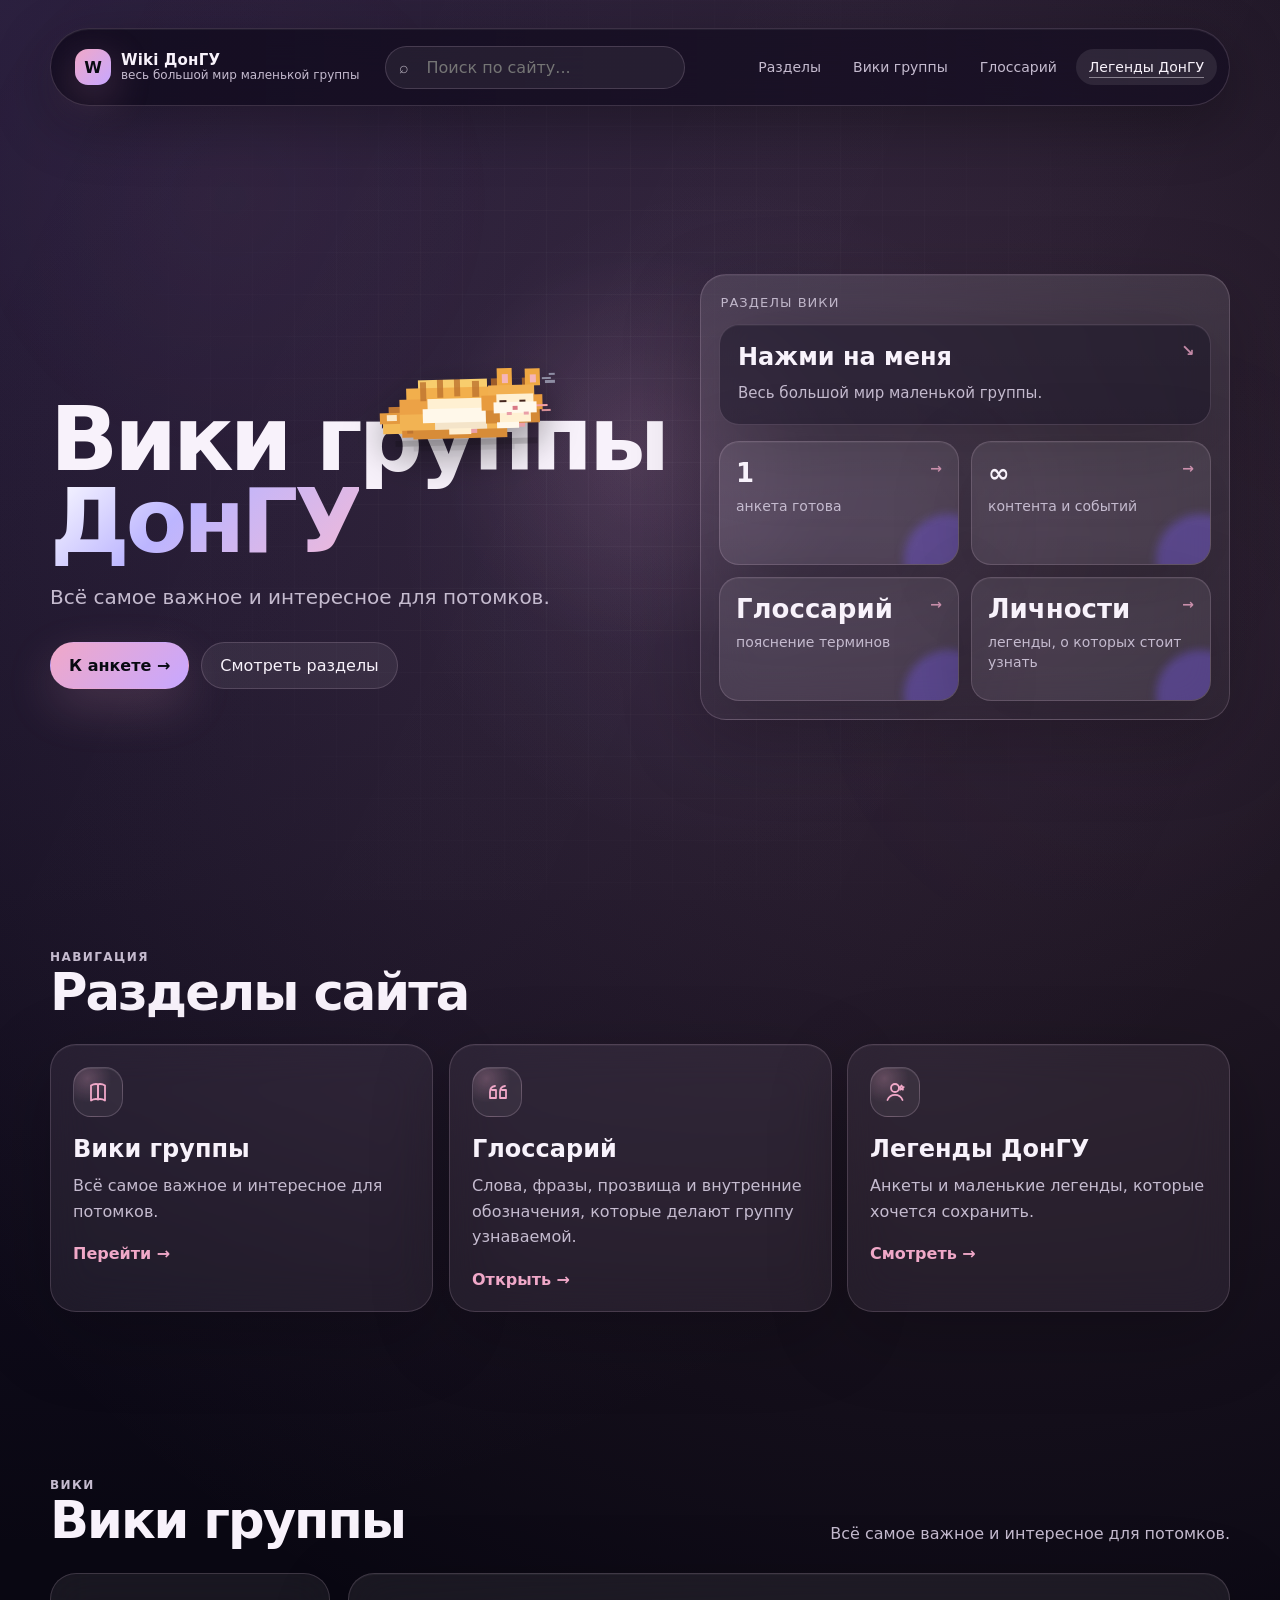
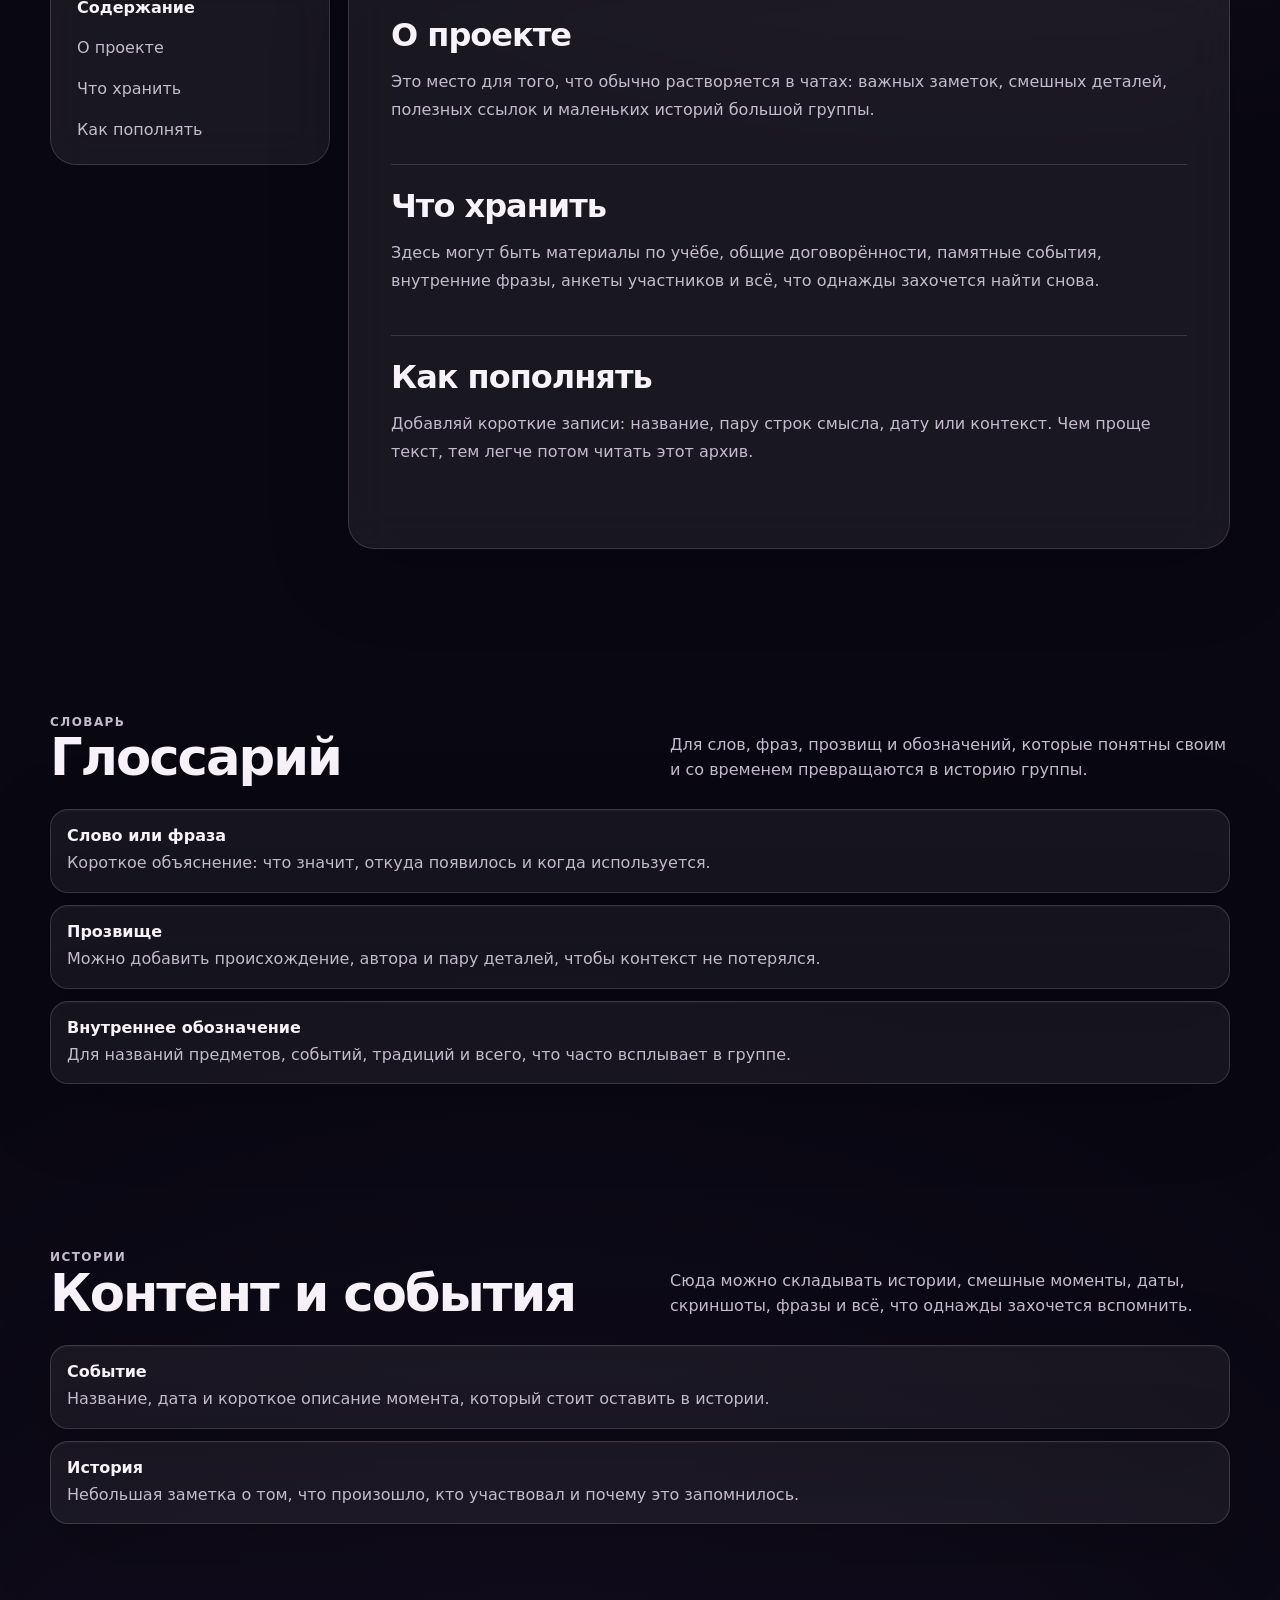
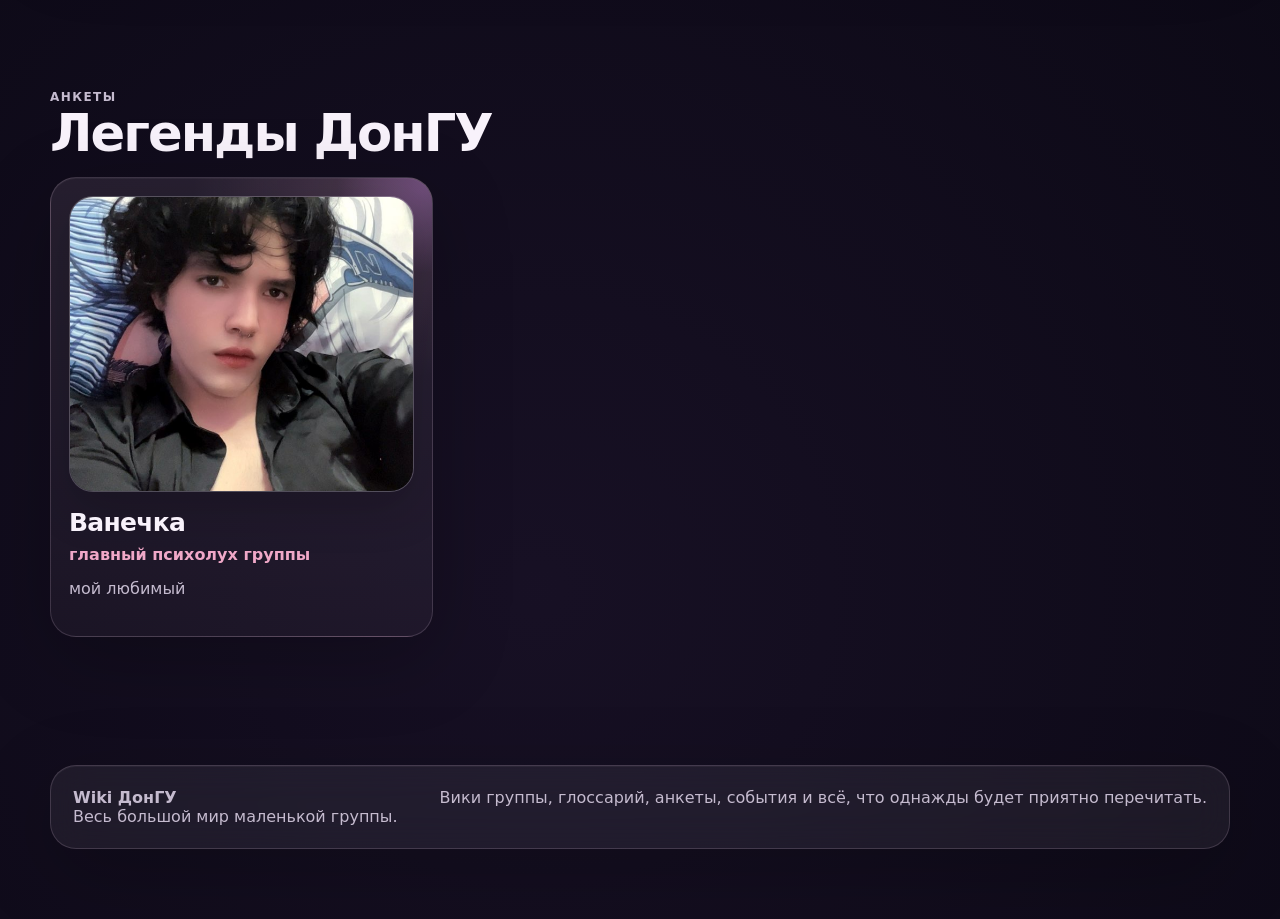
==== index.html @ f5362012 "Add files via upload" ====
<!DOCTYPE html>
<html lang="ru">
<head>
  <meta charset="UTF-8" />
  <meta name="viewport" content="width=device-width, initial-scale=1.0" />
  <title>Wiki ДонГУ | Главная</title>

  <style>
    :root {
      --bg: #090712;
      --bg-soft: #15101f;
      --card: rgba(255, 224, 244, 0.07);
      --card-strong: rgba(255, 224, 244, 0.115);
      --text: #f8f2fb;
      --muted: #c5bbcf;
      --line: rgba(246, 214, 240, 0.16);
      --accent: #b995ff;
      --accent-2: #f0a8c8;
      --accent-3: #c7a7ff;
      --danger: #ff7cae;
      --shadow: 0 24px 80px rgba(5, 3, 12, 0.52);
      --radius: 26px;
      --radius-sm: 16px;
      --max: 1180px;
    }

    * {
      box-sizing: border-box;
    }

    html {
      scroll-behavior: smooth;
    }

    body {
      margin: 0;
      font-family:
        Inter, ui-sans-serif, system-ui, -apple-system, BlinkMacSystemFont,
        "Segoe UI", Arial, sans-serif;
      background:
        radial-gradient(circle at top left, rgba(133, 98, 190, 0.24), transparent 36%),
        radial-gradient(circle at 76% 12%, rgba(240, 168, 200, 0.16), transparent 34%),
        radial-gradient(circle at 42% 92%, rgba(98, 64, 132, 0.16), transparent 32%),
        var(--bg);
      color: var(--text);
      overflow-x: hidden;
    }

    body::before {
      content: "";
      position: fixed;
      inset: 0;
      pointer-events: none;
      background-image:
        linear-gradient(rgba(255, 255, 255, 0.035) 1px, transparent 1px),
        linear-gradient(90deg, rgba(255, 255, 255, 0.035) 1px, transparent 1px);
      background-size: 42px 42px;
      mask-image: radial-gradient(circle at center, black, transparent 78%);
      z-index: -2;
    }

    a {
      color: inherit;
      text-decoration: none;
    }

    button,
    input {
      font: inherit;
    }

    .noise {
      position: fixed;
      inset: 0;
      z-index: -1;
      pointer-events: none;
      opacity: 0.22;
      background:
        linear-gradient(115deg, transparent, rgba(255,255,255,0.05), transparent);
      animation: shimmer 11s ease-in-out infinite alternate;
    }

    @keyframes shimmer {
      from { transform: translateX(-3%) translateY(-2%); }
      to { transform: translateX(3%) translateY(2%); }
    }

    .shell {
      width: min(var(--max), calc(100% - 36px));
      margin: 0 auto;
    }

    .topbar {
      position: sticky;
      top: 14px;
      z-index: 50;
      width: min(var(--max), calc(100% - 28px));
      margin: 14px auto 0;
      display: flex;
      align-items: center;
      gap: 14px;
      padding: 12px;
      border: 1px solid var(--line);
      border-radius: 999px;
      background: rgba(13, 10, 25, 0.72);
      backdrop-filter: blur(22px);
      box-shadow: 0 18px 60px rgba(0, 0, 0, 0.28);
    }

    .brand {
      display: flex;
      align-items: center;
      gap: 10px;
      padding: 8px 12px;
      white-space: nowrap;
    }

    .brand-mark {
      width: 36px;
      height: 36px;
      border-radius: 13px;
      display: grid;
      place-items: center;
      font-weight: 900;
      color: #090b12;
      background: linear-gradient(135deg, var(--accent-2), var(--accent-3));
      box-shadow: 0 12px 40px rgba(240, 168, 200, 0.25);
    }

    .brand-title {
      display: flex;
      flex-direction: column;
      line-height: 1.05;
    }

    .brand-title strong {
      font-size: 15px;
      letter-spacing: 0.2px;
    }

    .brand-title span {
      color: var(--muted);
      font-size: 12px;
    }

    .nav {
      display: flex;
      align-items: center;
      gap: 6px;
      margin-left: auto;
    }

    .nav a {
      color: var(--muted);
      padding: 10px 13px;
      border-radius: 999px;
      transition: 0.2s ease;
      font-size: 14px;
    }

    .nav a:hover,
    .nav a.active {
      color: var(--text);
      background: rgba(255, 255, 255, 0.09);
    }

    .search-wrap {
      position: relative;
      width: min(300px, 28vw);
    }

    .search-wrap input {
      width: 100%;
      border: 1px solid var(--line);
      outline: none;
      color: var(--text);
      background: rgba(255, 255, 255, 0.06);
      padding: 11px 14px 11px 40px;
      border-radius: 999px;
    }

    .search-wrap span {
      position: absolute;
      left: 14px;
      top: 50%;
      transform: translateY(-50%);
      opacity: 0.65;
    }

    .mobile-menu {
      display: none;
      border: 1px solid var(--line);
      color: var(--text);
      background: rgba(255, 255, 255, 0.07);
      border-radius: 999px;
      padding: 10px 13px;
      cursor: pointer;
    }

    .hero {
      min-height: 86vh;
      display: grid;
      align-items: center;
      padding: 70px 0 34px;
      position: relative;
    }

    .hero-grid {
      display: grid;
      grid-template-columns: 1.08fr 0.92fr;
      gap: 28px;
      align-items: center;
    }

    .title-wrap {
      position: relative;
      display: inline-block;
      padding-top: clamp(64px, 6.7vw, 92px);
    }

    .title-wrap h1 {
      position: relative;
      z-index: 1;
    }

    .hero h1 {
      font-size: clamp(44px, 7vw, 92px);
      line-height: 0.92;
      margin: 0 0 18px;
      letter-spacing: -4px;
    }

    .pixel-cat {
      position: absolute;
      top: clamp(22px, 2.6vw, 36px);
      right: clamp(10px, 11vw, 136px);
      width: clamp(150px, 17vw, 214px);
      border: 0;
      padding: 0;
      background: transparent;
      cursor: pointer;
      z-index: 2;
      transform: rotate(-1.5deg);
      transform-origin: 50% 100%;
      animation: cat-breathe 5.4s steps(2, end) infinite;
    }

    .pixel-cat svg {
      display: block;
      width: 100%;
      height: auto;
      overflow: visible;
      image-rendering: pixelated;
      shape-rendering: crispEdges;
      filter: drop-shadow(0 14px 16px rgba(0, 0, 0, 0.18));
    }

    .pixel-cat:focus-visible {
      outline: 2px solid var(--accent-2);
      outline-offset: 6px;
      border-radius: 8px;
    }

    .cat-bubble {
      position: absolute;
      right: -4px;
      top: 2px;
      padding: 5px 9px;
      border: 1px solid rgba(255, 255, 255, 0.18);
      border-radius: 999px;
      color: var(--text);
      background: rgba(13, 10, 25, 0.76);
      font-size: 12px;
      line-height: 1;
      opacity: 0;
      transform: translateY(8px) scale(0.95);
      transition: 0.22s ease;
      pointer-events: none;
      white-space: nowrap;
      backdrop-filter: blur(10px);
    }

    .pixel-cat:hover .cat-bubble,
    .pixel-cat.awake .cat-bubble {
      opacity: 1;
      transform: translateY(-2px) scale(1);
    }

    .cat-tail,
    .cat-ear,
    .cat-face {
      transform-box: fill-box;
    }

    .pixel-cat:hover .cat-tail,
    .pixel-cat.awake .cat-tail {
      animation: pixel-tail 0.65s steps(2, end) infinite alternate;
      transform-origin: 18% 72%;
    }

    .pixel-cat:hover .cat-ear-right,
    .pixel-cat.awake .cat-ear-right {
      animation: pixel-ear 0.72s steps(2, end) infinite alternate;
      transform-origin: 50% 80%;
    }

    .pixel-cat.awake .cat-sleep-eye,
    .pixel-cat:hover .cat-sleep-eye {
      opacity: 0;
    }

    .cat-open-eye {
      opacity: 0;
    }

    .pixel-cat.awake .cat-open-eye,
    .pixel-cat:hover .cat-open-eye {
      opacity: 1;
    }


    .pixel-cat.awake .cat-zzz,
    .pixel-cat:hover .cat-zzz {
      opacity: 0.2;
    }

    @keyframes cat-breathe {
      0%, 100% { transform: rotate(-1.5deg) translateY(0); }
      50% { transform: rotate(-1.5deg) translateY(-2px); }
    }

    @keyframes pixel-tail {
      from { transform: translateY(0); }
      to { transform: translateY(-3px); }
    }

    @keyframes pixel-ear {
      from { transform: translateY(0); }
      to { transform: translateY(-2px); }
    }

    .gradient-text {
      background: linear-gradient(135deg, #fff, #bcb5ff 42%, #f3b9d6);
      -webkit-background-clip: text;
      background-clip: text;
      color: transparent;
    }

    .hero p {
      color: var(--muted);
      font-size: clamp(17px, 2vw, 20px);
      line-height: 1.65;
      max-width: 670px;
      margin: 0 0 28px;
    }

    .hero-actions {
      display: flex;
      gap: 12px;
      flex-wrap: wrap;
    }

    .btn {
      border: 1px solid var(--line);
      cursor: pointer;
      border-radius: 999px;
      padding: 13px 18px;
      color: var(--text);
      background: rgba(255, 255, 255, 0.07);
      transition: 0.22s ease;
      display: inline-flex;
      align-items: center;
      gap: 9px;
    }

    .btn:hover {
      transform: translateY(-2px);
      background: rgba(255, 255, 255, 0.12);
    }

    .btn.primary {
      border-color: transparent;
      color: #080a12;
      background: linear-gradient(135deg, var(--accent-2), var(--accent-3));
      box-shadow: 0 18px 48px rgba(240, 168, 200, 0.18);
      font-weight: 800;
    }

    .hero-panel {
      position: relative;
      border: 1px solid var(--line);
      border-radius: var(--radius);
      background:
        linear-gradient(180deg, rgba(255, 255, 255, 0.11), rgba(255, 255, 255, 0.045));
      box-shadow: var(--shadow);
      overflow: hidden;
      backdrop-filter: blur(24px);
      padding: 18px;
      transform-style: preserve-3d;
      animation: float 6s ease-in-out infinite;
    }

    @keyframes float {
      0%, 100% { transform: translateY(0) rotateX(0deg) rotateY(0deg); }
      50% { transform: translateY(-12px) rotateX(1.5deg) rotateY(-1.5deg); }
    }

    .panel-header {
      display: flex;
      gap: 8px;
      padding: 2px 2px 14px;
    }

    .panel-label {
      color: var(--muted);
      font-size: 13px;
      letter-spacing: 0.08em;
      text-transform: uppercase;
    }

    .dot {
      width: 12px;
      height: 12px;
      border-radius: 50%;
      background: var(--danger);
    }

    .dot:nth-child(2) { background: var(--accent-3); }
    .dot:nth-child(3) { background: var(--accent-2); }

    .wiki-preview {
      display: block;
      color: inherit;
      text-decoration: none;
      border: 1px solid var(--line);
      border-radius: 20px;
      padding: 18px;
      background: rgba(17, 13, 31, 0.48);
      cursor: pointer;
      transition: 0.22s ease;
    }

    .wiki-preview:hover,
    .wiki-preview:focus-visible {
      transform: translateY(-2px);
      border-color: rgba(240, 168, 200, 0.42);
      background: rgba(21, 16, 38, 0.62);
      outline: none;
    }

    .wiki-preview h3 {
      margin: 0 0 10px;
      font-size: 24px;
    }

    .wiki-preview p {
      margin: 0;
      font-size: 15px;
    }

    .mini-grid {
      margin-top: 16px;
      display: grid;
      grid-template-columns: 1fr 1fr;
      gap: 12px;
    }

    .mini-card {
      display: block;
      color: inherit;
      text-decoration: none;
      padding: 16px;
      min-height: 124px;
      border-radius: 20px;
      background: rgba(255, 255, 255, 0.07);
      border: 1px solid var(--line);
      position: relative;
      overflow: hidden;
      cursor: pointer;
      transition: 0.22s ease;
    }

    .mini-card:hover,
    .mini-card:focus-visible {
      transform: translateY(-3px);
      border-color: rgba(240, 168, 200, 0.42);
      background: rgba(255, 255, 255, 0.1);
      outline: none;
    }

    .mini-card strong {
      display: block;
      font-size: 26px;
      margin-bottom: 8px;
    }

    .mini-card span {
      color: var(--muted);
      font-size: 14px;
      line-height: 1.45;
    }

    .mini-card .mini-arrow,
    .wiki-preview .mini-arrow {
      position: absolute;
      right: 16px;
      top: 16px;
      color: var(--accent-2);
      opacity: 0.78;
      font-weight: 900;
    }

    .wiki-preview {
      position: relative;
    }

    .mini-card::after {
      content: "";
      position: absolute;
      width: 90px;
      height: 90px;
      border-radius: 50%;
      right: -36px;
      bottom: -40px;
      background: rgba(124, 92, 255, 0.35);
      filter: blur(4px);
    }

    section {
      padding: 82px 0;
    }

    .section-head {
      display: flex;
      align-items: end;
      justify-content: space-between;
      gap: 18px;
      margin-bottom: 26px;
    }

    .section-kicker {
      color: var(--accent-2);
      margin: 0 0 8px;
      font-weight: 800;
      letter-spacing: 0.12em;
      text-transform: uppercase;
      font-size: 12px;
    }

    .section-head h2 {
      font-size: clamp(32px, 4vw, 54px);
      line-height: 1;
      margin: 0;
      letter-spacing: -2px;
    }

    .section-head p {
      color: var(--muted);
      max-width: 560px;
      line-height: 1.6;
      margin: 0;
    }

    .cards {
      display: grid;
      grid-template-columns: repeat(3, 1fr);
      gap: 16px;
    }

    .card {
      border: 1px solid var(--line);
      border-radius: var(--radius);
      background: var(--card);
      backdrop-filter: blur(20px);
      padding: 22px;
      min-height: 230px;
      position: relative;
      overflow: hidden;
      transition: 0.25s ease;
    }

    .card:hover {
      transform: translateY(-7px);
      border-color: rgba(255, 255, 255, 0.28);
      background: var(--card-strong);
    }

    .card::before {
      content: "";
      position: absolute;
      inset: -1px;
      background: radial-gradient(circle at top right, rgba(124, 92, 255, 0.28), transparent 42%);
      opacity: 0;
      transition: 0.25s ease;
      pointer-events: none;
    }

    .card:hover::before {
      opacity: 1;
    }

    .icon {
      width: 50px;
      height: 50px;
      border-radius: 18px;
      display: grid;
      place-items: center;
      background:
        radial-gradient(circle at 28% 22%, rgba(240, 168, 200, 0.24), transparent 48%),
        rgba(255, 255, 255, 0.055);
      border: 1px solid rgba(246, 214, 240, 0.2);
      margin-bottom: 18px;
      box-shadow: inset 0 1px 0 rgba(255, 255, 255, 0.08);
    }

    .icon svg {
      width: 24px;
      height: 24px;
      fill: none;
      stroke: var(--accent-2);
      stroke-width: 1.8;
      stroke-linecap: round;
      stroke-linejoin: round;
    }

    .card h3 {
      position: relative;
      margin: 0 0 10px;
      font-size: 24px;
    }

    .card p {
      position: relative;
      color: var(--muted);
      line-height: 1.6;
      margin: 0 0 20px;
    }

    .card-link {
      position: relative;
      display: inline-flex;
      align-items: center;
      gap: 8px;
      color: var(--accent-2);
      font-weight: 800;
    }

    .article-layout {
      display: grid;
      grid-template-columns: 280px 1fr;
      gap: 18px;
      align-items: start;
    }

    .toc {
      position: sticky;
      top: 108px;
      border: 1px solid var(--line);
      border-radius: var(--radius);
      background: rgba(255, 255, 255, 0.065);
      backdrop-filter: blur(20px);
      padding: 14px;
    }

    .toc strong {
      display: block;
      padding: 10px 12px;
      color: var(--text);
    }

    .toc a {
      display: block;
      color: var(--muted);
      padding: 11px 12px;
      border-radius: 14px;
      transition: 0.2s ease;
    }

    .toc a:hover {
      color: var(--text);
      background: rgba(255, 255, 255, 0.08);
    }

    .article {
      border: 1px solid var(--line);
      border-radius: var(--radius);
      padding: clamp(22px, 4vw, 42px);
      background: rgba(255, 255, 255, 0.065);
      backdrop-filter: blur(22px);
    }

    .article h3 {
      font-size: 32px;
      margin: 0 0 14px;
      letter-spacing: -1px;
    }

    .article p {
      color: var(--muted);
      line-height: 1.75;
      margin: 0 0 18px;
    }

    .article-block {
      padding: 22px 0;
      border-top: 1px solid var(--line);
    }

    .article-block:first-child {
      border-top: 0;
      padding-top: 0;
    }

    .legend-tools {
      display: flex;
      gap: 12px;
      align-items: center;
      justify-content: space-between;
      margin-bottom: 18px;
      flex-wrap: wrap;
    }

    .legend-tools input,
    .legend-tools select {
      border: 1px solid var(--line);
      outline: none;
      color: var(--text);
      background: rgba(255, 255, 255, 0.07);
      padding: 13px 14px;
      border-radius: 16px;
      min-width: 230px;
    }

    .legend-tools select option {
      color: #111827;
    }

    .legends-grid {
      display: grid;
      grid-template-columns: repeat(3, 1fr);
      gap: 16px;
    }

    .legend-card {
      border: 1px solid var(--line);
      border-radius: var(--radius);
      background:
        linear-gradient(180deg, rgba(255, 255, 255, 0.11), rgba(255, 255, 255, 0.055));
      padding: 18px;
      min-height: 330px;
      cursor: pointer;
      position: relative;
      overflow: hidden;
      transition: 0.25s ease;
    }

    .legend-card:hover {
      transform: translateY(-8px) scale(1.01);
      border-color: rgba(240, 168, 200, 0.45);
      box-shadow: 0 24px 70px rgba(0, 0, 0, 0.34);
    }

    .legend-card::after {
      content: "";
      position: absolute;
      width: 190px;
      height: 190px;
      right: -90px;
      top: -90px;
      border-radius: 50%;
      background: radial-gradient(circle, rgba(124, 92, 255, 0.45), transparent 67%);
      transition: 0.25s ease;
    }

    .legend-card:hover::after {
      transform: scale(1.25);
    }

    .legend-photo {
      position: relative;
      z-index: 2;
      width: 100%;
      aspect-ratio: 1 / 0.78;
      border-radius: 22px;
      overflow: hidden;
      margin-bottom: 16px;
      border: 1px solid rgba(255, 255, 255, 0.18);
      background: rgba(255, 255, 255, 0.06);
      box-shadow: 0 18px 45px rgba(0, 0, 0, 0.18);
    }

    .legend-photo img {
      display: block;
      width: 100%;
      height: 100%;
      object-fit: cover;
      object-position: center;
    }

    .legend-card.with-photo {
      min-height: 390px;
    }

    .avatar {
      width: 76px;
      height: 76px;
      border-radius: 24px;
      display: grid;
      place-items: center;
      font-size: 25px;
      font-weight: 900;
      color: #080a12;
      background: linear-gradient(135deg, var(--accent-2), #fff5fb, var(--accent-3));
      margin-bottom: 16px;
      box-shadow: 0 20px 50px rgba(240, 168, 200, 0.14);
      position: relative;
      z-index: 2;
    }

    .legend-card h3 {
      position: relative;
      z-index: 2;
      font-size: 25px;
      margin: 0 0 8px;
      letter-spacing: -0.7px;
    }

    .legend-role {
      position: relative;
      z-index: 2;
      color: var(--accent-2);
      font-weight: 800;
      margin-bottom: 12px;
    }

    .legend-card p {
      position: relative;
      z-index: 2;
      color: var(--muted);
      line-height: 1.6;
      margin: 0 0 16px;
    }

    .tags {
      position: relative;
      z-index: 2;
      display: flex;
      flex-wrap: wrap;
      gap: 8px;
    }

    .tag {
      color: rgba(255, 255, 255, 0.86);
      border: 1px solid var(--line);
      border-radius: 999px;
      padding: 7px 10px;
      background: rgba(255, 255, 255, 0.07);
      font-size: 13px;
    }

    .timeline {
      display: grid;
      gap: 12px;
    }

    .timeline-item {
      border: 1px solid var(--line);
      border-radius: 18px;
      padding: 16px;
      background: rgba(255, 255, 255, 0.055);
    }

    .timeline-item strong {
      display: block;
      margin-bottom: 6px;
    }

    .timeline-item span {
      color: var(--muted);
      line-height: 1.55;
    }

    .footer {
      padding: 46px 0 70px;
      color: var(--muted);
    }

    .footer-card {
      border: 1px solid var(--line);
      border-radius: var(--radius);
      background: rgba(255, 255, 255, 0.06);
      padding: 22px;
      display: flex;
      justify-content: space-between;
      gap: 18px;
      flex-wrap: wrap;
      backdrop-filter: blur(18px);
    }

    .modal {
      position: fixed;
      inset: 0;
      z-index: 100;
      display: none;
      place-items: center;
      padding: 20px;
      background: rgba(3, 5, 11, 0.72);
      backdrop-filter: blur(14px);
    }

    .modal.open {
      display: grid;
    }

    .modal-card {
      width: min(860px, 100%);
      max-height: min(760px, 92vh);
      overflow: auto;
      border-radius: 30px;
      border: 1px solid var(--line);
      background:
        radial-gradient(circle at top right, rgba(124, 92, 255, 0.26), transparent 38%),
        rgba(12, 15, 26, 0.96);
      box-shadow: var(--shadow);
      animation: modalIn 0.22s ease;
    }

    @keyframes modalIn {
      from {
        opacity: 0;
        transform: translateY(16px) scale(0.98);
      }
      to {
        opacity: 1;
        transform: translateY(0) scale(1);
      }
    }

    .modal-top {
      display: flex;
      justify-content: space-between;
      gap: 16px;
      align-items: start;
      padding: 24px;
      border-bottom: 1px solid var(--line);
    }

    .modal-person {
      display: flex;
      gap: 16px;
      align-items: center;
    }

    .modal-person h2 {
      margin: 0 0 6px;
      font-size: 34px;
      letter-spacing: -1px;
    }

    .modal-person p {
      margin: 0;
      color: var(--muted);
    }

    .close {
      width: 42px;
      height: 42px;
      border-radius: 999px;
      border: 1px solid var(--line);
      background: rgba(255, 255, 255, 0.08);
      color: var(--text);
      cursor: pointer;
      font-size: 22px;
    }

    .modal-body {
      padding: 24px;
      display: grid;
      gap: 18px;
    }

    .profile-grid {
      display: grid;
      grid-template-columns: 1fr 1fr;
      gap: 14px;
    }

    .fact {
      border: 1px solid var(--line);
      border-radius: 20px;
      padding: 16px;
      background: rgba(255, 255, 255, 0.055);
    }

    .fact span {
      display: block;
      color: var(--muted);
      font-size: 13px;
      margin-bottom: 7px;
    }

    .fact strong {
      font-size: 18px;
    }

    .quote {
      border-left: 3px solid var(--accent-2);
      padding: 14px 0 14px 18px;
      color: var(--text);
      font-size: 20px;
      line-height: 1.55;
    }

    .wiki-modal {
      position: relative;
      width: min(1040px, 100%);
      max-height: min(840px, 92vh);
      overflow: auto;
      border-radius: 30px;
      background:
        radial-gradient(circle at top right, rgba(124, 92, 255, 0.18), transparent 34%),
        linear-gradient(180deg, rgba(15, 18, 31, 0.98), rgba(10, 13, 23, 0.98));
    }

    .wiki-close {
      position: absolute;
      top: 18px;
      right: 18px;
      z-index: 5;
    }

    .wiki-article-head {
      padding: 32px 88px 26px 32px;
      border-bottom: 1px solid var(--line);
    }

    .wiki-label {
      margin: 0 0 10px;
      color: var(--accent-2);
      text-transform: uppercase;
      letter-spacing: 0.12em;
      font-size: 12px;
      font-weight: 800;
    }

    .wiki-article-head h2 {
      margin: 0 0 8px;
      font-size: clamp(34px, 5vw, 58px);
      line-height: 0.95;
      letter-spacing: -2px;
    }

    .wiki-article-head p {
      margin: 0;
      color: var(--muted);
      font-size: 18px;
    }

    .wiki-article-grid {
      display: grid;
      grid-template-columns: minmax(260px, 330px) 1fr;
      gap: 22px;
      padding: 26px 32px 32px;
      align-items: start;
    }

    .profile-infobox {
      position: sticky;
      top: 18px;
      border: 1px solid var(--line);
      border-radius: 24px;
      padding: 14px;
      background: rgba(255, 255, 255, 0.055);
    }

    .profile-photo {
      display: block;
      width: 100%;
      aspect-ratio: 1 / 1;
      object-fit: cover;
      object-position: center;
      border-radius: 18px;
      border: 1px solid rgba(255, 255, 255, 0.16);
      margin-bottom: 14px;
    }

    .infobox-title {
      color: var(--muted);
      text-transform: uppercase;
      letter-spacing: 0.1em;
      font-size: 12px;
      font-weight: 800;
      margin: 4px 2px 10px;
    }

    .info-row {
      display: grid;
      grid-template-columns: 0.9fr 1.1fr;
      gap: 10px;
      padding: 11px 2px;
      border-top: 1px solid var(--line);
    }

    .info-row:first-of-type {
      border-top: 0;
    }

    .info-row dt {
      color: var(--muted);
      font-size: 13px;
    }

    .info-row dd {
      margin: 0;
      color: var(--text);
      font-weight: 750;
      line-height: 1.35;
    }

    .wiki-text {
      display: grid;
      gap: 16px;
    }

    .wiki-section {
      border: 1px solid var(--line);
      border-radius: 24px;
      padding: 20px;
      background: rgba(255, 255, 255, 0.045);
    }

    .wiki-section h3 {
      margin: 0 0 10px;
      font-size: 25px;
      letter-spacing: -0.5px;
    }

    .wiki-section p {
      margin: 0;
      color: var(--muted);
      line-height: 1.75;
    }

    .wiki-quote {
      margin: 0;
      border-left: 3px solid var(--accent-2);
      padding: 4px 0 4px 16px;
      color: var(--text);
      font-size: 20px;
      line-height: 1.6;
    }

    .wiki-notes {
      margin: 0;
      padding-left: 18px;
      color: var(--muted);
      line-height: 1.75;
    }

    .wiki-notes li + li {
      margin-top: 8px;
    }

    .wiki-tags {
      margin-top: 14px;
    }


    .compact-head {
      margin-bottom: 18px;
    }

    .legend-card {
      background:
        radial-gradient(circle at top right, rgba(199, 167, 255, 0.22), transparent 38%),
        linear-gradient(180deg, rgba(255, 224, 244, 0.09), rgba(255, 224, 244, 0.045));
    }

    .legend-card:hover {
      border-color: rgba(240, 168, 200, 0.48);
    }

    .legend-card::after {
      background: radial-gradient(circle, rgba(176, 118, 197, 0.42), transparent 67%);
    }

    .wiki-modal {
      width: min(1080px, 100%);
      max-height: min(850px, 92vh);
      border-color: rgba(246, 214, 240, 0.18);
      background:
        radial-gradient(circle at 86% 0%, rgba(199, 167, 255, 0.18), transparent 34%),
        radial-gradient(circle at 0% 100%, rgba(240, 168, 200, 0.10), transparent 34%),
        linear-gradient(180deg, rgba(16, 12, 30, 0.98), rgba(9, 7, 18, 0.98));
    }

    .wiki-close {
      background: rgba(255, 224, 244, 0.10);
      border-color: rgba(246, 214, 240, 0.18);
    }

    .wiki-article-head {
      padding: 34px 92px 26px 34px;
      border-bottom: 1px solid var(--line);
      background: linear-gradient(90deg, rgba(255, 224, 244, 0.045), transparent 72%);
    }

    .wiki-label {
      color: var(--accent-2);
    }

    .wiki-article-grid {
      grid-template-columns: minmax(250px, 320px) 1fr;
      gap: 28px;
      padding: 28px 34px 34px;
    }

    .profile-infobox {
      border-radius: 26px;
      background: rgba(255, 224, 244, 0.055);
      box-shadow: inset 0 1px 0 rgba(255, 255, 255, 0.04);
    }

    .profile-photo {
      aspect-ratio: 1 / 1.06;
      border-radius: 20px;
    }

    .infobox-title {
      color: var(--accent-3);
    }

    .info-row {
      grid-template-columns: 0.85fr 1.15fr;
      padding: 12px 2px;
    }

    .wiki-text {
      gap: 0;
      border: 1px solid var(--line);
      border-radius: 28px;
      overflow: hidden;
      background: rgba(255, 224, 244, 0.035);
    }

    .wiki-section {
      border: 0;
      border-top: 1px solid var(--line);
      border-radius: 0;
      padding: 24px 26px;
      background: transparent;
    }

    .wiki-section:first-child {
      border-top: 0;
    }

    .wiki-section h3 {
      display: flex;
      align-items: center;
      gap: 10px;
      margin-bottom: 12px;
      color: var(--text);
    }

    .wiki-section h3::before {
      content: "";
      width: 8px;
      height: 8px;
      border-radius: 50%;
      background: var(--accent-2);
      box-shadow: 0 0 22px rgba(240, 168, 200, 0.55);
    }

    .wiki-section p,
    .wiki-quote,
    .wiki-notes {
      color: var(--muted);
      font-size: 16px;
      line-height: 1.78;
    }

    .wiki-quote {
      margin: 0;
      border-left: 3px solid var(--accent-2);
      padding: 6px 0 6px 16px;
      color: var(--text);
    }

    .wiki-timeline .timeline-item {
      background: rgba(255, 224, 244, 0.045);
    }

    .reveal {
      opacity: 0;
      transform: translateY(24px);
      transition: 0.65s ease;
    }

    .reveal.visible {
      opacity: 1;
      transform: translateY(0);
    }

    .empty {
      border: 1px dashed var(--line);
      border-radius: var(--radius);
      padding: 34px;
      color: var(--muted);
      text-align: center;
      grid-column: 1 / -1;
    }

    @media (max-width: 940px) {
      .topbar {
        border-radius: 26px;
        align-items: start;
      }

      .nav {
        position: absolute;
        left: 12px;
        right: 12px;
        top: calc(100% + 10px);
        display: none;
        flex-direction: column;
        align-items: stretch;
        padding: 12px;
        border: 1px solid var(--line);
        border-radius: 24px;
        background: rgba(13, 10, 25, 0.92);
        backdrop-filter: blur(22px);
      }

      .nav.open {
        display: flex;
      }

      .nav a {
        padding: 13px 14px;
      }

      .mobile-menu {
        display: inline-flex;
        margin-left: auto;
      }

      .search-wrap {
        display: none;
      }

      .hero-grid,
      .article-layout,
      .profile-grid,
      .wiki-article-grid {
        grid-template-columns: 1fr;
      }

      .profile-infobox {
        position: static;
      }

      .hero {
        min-height: auto;
      }

      .toc {
        position: static;
      }

      .cards,
      .legends-grid {
        grid-template-columns: 1fr 1fr;
      }
    }

    @media (max-width: 720px) {
      .title-wrap {
        padding-top: 52px;
      }

      .pixel-cat {
        right: 4px;
        top: 18px;
        width: 144px;
      }
    }

    @media (max-width: 640px) {
      .shell {
        width: min(100% - 24px, var(--max));
      }

      .brand-title span {
        display: none;
      }

      .hero {
        padding-top: 48px;
      }

      .hero h1 {
        letter-spacing: -2px;
      }

      .hero-actions,
      .legend-tools {
        flex-direction: column;
        align-items: stretch;
      }

      .btn,
      .legend-tools input,
      .legend-tools select {
        width: 100%;
        justify-content: center;
      }

      .cards,
      .legends-grid,
      .mini-grid {
        grid-template-columns: 1fr;
      }

      section {
        padding: 58px 0;
      }

      .section-head {
        align-items: start;
        flex-direction: column;
      }

      .modal-person {
        align-items: start;
        flex-direction: column;
      }

      .modal-person h2 {
        font-size: 28px;
      }
    }
  

    /* Новая универсальная анкета: спокойный вики-профиль */
    .wiki-modal {
      width: min(1120px, 100%);
      max-height: min(880px, 92vh);
      border-radius: 30px;
      background:
        radial-gradient(circle at 84% 0%, rgba(185, 149, 255, 0.18), transparent 34%),
        radial-gradient(circle at 8% 100%, rgba(240, 168, 200, 0.11), transparent 36%),
        linear-gradient(180deg, rgba(16, 11, 29, 0.985), rgba(8, 6, 16, 0.985));
      border: 1px solid rgba(246, 214, 240, 0.18);
      box-shadow: 0 28px 90px rgba(0, 0, 0, 0.58);
    }

    .profile-page-new {
      padding: 28px;
    }

    .profile-hero-new {
      position: relative;
      display: grid;
      grid-template-columns: 148px 1fr;
      gap: 26px;
      align-items: center;
      padding: 28px 74px 28px 28px;
      border-radius: 28px;
      overflow: hidden;
      background:
        radial-gradient(circle at 88% 20%, rgba(240, 168, 200, 0.14), transparent 36%),
        linear-gradient(135deg, rgba(255, 224, 244, 0.10), rgba(185, 149, 255, 0.10)),
        rgba(255, 255, 255, 0.035);
      border: 1px solid rgba(246, 214, 240, 0.17);
    }

    .profile-hero-new::before {
      content: "";
      position: absolute;
      inset: 0;
      background-image:
        linear-gradient(rgba(255, 255, 255, 0.024) 1px, transparent 1px),
        linear-gradient(90deg, rgba(255, 255, 255, 0.024) 1px, transparent 1px);
      background-size: 34px 34px;
      opacity: 0.55;
      pointer-events: none;
    }

    .profile-hero-photo {
      position: relative;
      z-index: 1;
      width: 148px;
      height: 148px;
      object-fit: cover;
      border-radius: 30px;
      border: 1px solid rgba(255, 255, 255, 0.24);
      box-shadow: 0 22px 54px rgba(0, 0, 0, 0.34);
    }

    .profile-hero-text {
      position: relative;
      z-index: 1;
    }

    .profile-crumb {
      display: inline-flex;
      margin: 0 0 12px;
      color: var(--accent-3);
      font-size: 12px;
      font-weight: 850;
      text-transform: uppercase;
      letter-spacing: 0.14em;
    }

    .profile-hero-text h2 {
      margin: 0 0 10px;
      font-size: clamp(44px, 6vw, 76px);
      line-height: 0.92;
      letter-spacing: -3px;
    }

    .profile-hero-text p {
      margin: 0;
      color: var(--muted);
      font-size: 18px;
      line-height: 1.6;
      max-width: 680px;
    }

    .profile-layout-new {
      display: grid;
      grid-template-columns: 280px minmax(0, 1fr);
      gap: 22px;
      align-items: start;
      margin-top: 22px;
    }

    .profile-side-new {
      position: sticky;
      top: 18px;
      display: grid;
      gap: 14px;
    }

    .profile-card-new,
    .profile-toc-new,
    .profile-main-new,
    .profile-section-large {
      border: 1px solid rgba(246, 214, 240, 0.15);
      background: rgba(255, 224, 244, 0.045);
      box-shadow: inset 0 1px 0 rgba(255, 255, 255, 0.035);
    }

    .profile-card-new,
    .profile-toc-new {
      border-radius: 24px;
      padding: 18px;
    }

    .profile-card-new h3,
    .profile-toc-new h3 {
      margin: 0 0 14px;
      font-size: 15px;
      color: var(--accent-3);
      text-transform: uppercase;
      letter-spacing: 0.12em;
    }

    .profile-card-new dl {
      margin: 0;
      display: grid;
      gap: 0;
    }

    .profile-card-new .info-row {
      display: grid;
      grid-template-columns: 1fr;
      gap: 5px;
      padding: 12px 0;
      border-top: 1px solid rgba(246, 214, 240, 0.14);
    }

    .profile-card-new .info-row:first-child {
      border-top: 0;
      padding-top: 0;
    }

    .profile-card-new dt {
      color: var(--muted);
      font-size: 12px;
    }

    .profile-card-new dd {
      margin: 0;
      color: var(--text);
      font-weight: 800;
      line-height: 1.35;
    }

    .profile-toc-new nav {
      display: grid;
      gap: 4px;
    }

    .profile-toc-new a {
      color: var(--muted);
      padding: 10px 11px;
      border-radius: 14px;
      transition: 0.18s ease;
    }

    .profile-toc-new a:hover {
      color: var(--text);
      background: rgba(255, 224, 244, 0.08);
    }

    .profile-main-new {
      border-radius: 28px;
      padding: 0;
      overflow: hidden;
      background:
        linear-gradient(180deg, rgba(185, 149, 255, 0.07), transparent 22%),
        rgba(255, 224, 244, 0.035);
    }

    .profile-intro-new {
      padding: 30px 34px;
      border-bottom: 1px solid rgba(246, 214, 240, 0.14);
    }

    .profile-intro-new h3 {
      margin: 0 0 10px;
      font-size: 30px;
      letter-spacing: -0.8px;
    }

    .profile-intro-new p {
      margin: 0;
      color: var(--muted);
      line-height: 1.75;
      font-size: 17px;
    }

    .profile-sections-large {
      display: grid;
    }

    .profile-section-large {
      display: grid;
      grid-template-columns: minmax(150px, 210px) 1fr;
      gap: 34px;
      min-height: 210px;
      padding: 34px;
      border-width: 0;
      border-top-width: 1px;
      background: transparent;
    }

    .profile-section-large:first-child {
      border-top: 0;
    }

    .profile-section-kicker {
      margin: 0 0 10px;
      color: var(--accent-3);
      font-size: 12px;
      font-weight: 850;
      text-transform: uppercase;
      letter-spacing: 0.16em;
    }

    .profile-section-large h3 {
      margin: 0;
      font-size: clamp(26px, 3vw, 38px);
      line-height: 1.02;
      letter-spacing: -1px;
    }

    .profile-section-text {
      position: relative;
      padding: 22px 24px;
      min-height: 132px;
      border-radius: 22px;
      border: 1px solid rgba(246, 214, 240, 0.14);
      background: rgba(255, 255, 255, 0.035);
    }

    .profile-section-text::before {
      content: "";
      position: absolute;
      left: 0;
      top: 22px;
      bottom: 22px;
      width: 3px;
      border-radius: 999px;
      background: linear-gradient(var(--accent-2), var(--accent-3));
    }

    .profile-section-text p {
      margin: 0;
      color: var(--muted);
      line-height: 1.85;
      font-size: 17px;
    }

    .profile-mobile-photo {
      display: none;
    }

    @media (max-width: 940px) {
      .profile-page-new {
        padding: 18px;
      }

      .profile-hero-new {
        grid-template-columns: 1fr;
        padding: 26px 62px 26px 22px;
      }

      .profile-hero-photo {
        display: none;
      }

      .profile-layout-new {
        grid-template-columns: 1fr;
      }

      .profile-side-new {
        position: static;
      }

      .profile-toc-new {
        display: none;
      }

      .profile-mobile-photo {
        display: block;
        width: 100%;
        max-height: 360px;
        object-fit: cover;
        border-radius: 22px;
        border: 1px solid rgba(255, 255, 255, 0.18);
      }
    }

    @media (max-width: 640px) {
      .profile-hero-text h2 {
        font-size: 42px;
        letter-spacing: -1.5px;
      }

      .profile-section-large {
        grid-template-columns: 1fr;
        gap: 18px;
        min-height: auto;
        padding: 24px;
      }
    }


    /* Анкета как спокойная вики-страница */
    .wiki-profile-page {
      padding: 34px;
    }

    .wiki-profile-head {
      padding: 12px 58px 24px 0;
      border-bottom: 1px solid rgba(246, 214, 240, 0.16);
    }

    .wiki-profile-section-name {
      margin: 0 0 12px;
      color: var(--accent-3);
      font-size: 12px;
      font-weight: 850;
      letter-spacing: 0.16em;
      text-transform: uppercase;
    }

    .wiki-profile-head h2 {
      margin: 0 0 12px;
      font-size: clamp(48px, 7vw, 82px);
      line-height: 0.92;
      letter-spacing: -3px;
    }

    .wiki-profile-lead {
      margin: 0;
      max-width: 760px;
      color: var(--muted);
      font-size: 19px;
      line-height: 1.7;
    }

    .wiki-profile-grid {
      display: grid;
      grid-template-columns: minmax(0, 1fr) 300px;
      gap: 28px;
      align-items: start;
      margin-top: 26px;
    }

    .wiki-profile-article {
      min-width: 0;
      display: grid;
      gap: 18px;
    }

    .wiki-profile-toc {
      display: flex;
      flex-wrap: wrap;
      gap: 9px;
      padding: 0 0 8px;
    }

    .wiki-profile-toc a {
      color: var(--muted);
      border: 1px solid rgba(246, 214, 240, 0.16);
      background: rgba(255, 224, 244, 0.045);
      border-radius: 999px;
      padding: 9px 12px;
      transition: 0.18s ease;
    }

    .wiki-profile-toc a:hover {
      color: var(--text);
      border-color: rgba(240, 168, 200, 0.34);
      background: rgba(240, 168, 200, 0.09);
    }

    .wiki-article-section {
      border: 1px solid rgba(246, 214, 240, 0.15);
      border-radius: 24px;
      background:
        linear-gradient(180deg, rgba(255, 224, 244, 0.055), rgba(255, 224, 244, 0.025));
      padding: clamp(22px, 3vw, 34px);
    }

    .wiki-article-section h3 {
      display: flex;
      align-items: center;
      gap: 12px;
      margin: 0 0 14px;
      font-size: clamp(28px, 3vw, 38px);
      line-height: 1;
      letter-spacing: -1px;
    }

    .wiki-article-section h3::before {
      content: "";
      width: 10px;
      height: 10px;
      border-radius: 50%;
      background: var(--accent-2);
      box-shadow: 0 0 0 7px rgba(240, 168, 200, 0.09);
      flex: 0 0 auto;
    }

    .wiki-article-section p {
      margin: 0;
      color: var(--muted);
      font-size: 18px;
      line-height: 1.85;
    }

    .wiki-profile-info {
      position: sticky;
      top: 20px;
      border: 1px solid rgba(246, 214, 240, 0.17);
      border-radius: 26px;
      background:
        radial-gradient(circle at 88% 4%, rgba(185, 149, 255, 0.14), transparent 36%),
        rgba(255, 224, 244, 0.045);
      padding: 16px;
    }

    .wiki-info-photo {
      display: block;
      width: 100%;
      aspect-ratio: 1 / 1;
      object-fit: cover;
      border-radius: 21px;
      border: 1px solid rgba(255, 255, 255, 0.18);
      margin-bottom: 16px;
    }

    .wiki-profile-info h3 {
      margin: 0 0 14px;
      font-size: 28px;
      letter-spacing: -0.7px;
    }

    .wiki-profile-info dl {
      margin: 0;
      display: grid;
      gap: 0;
    }

    .wiki-info-row {
      display: grid;
      gap: 5px;
      padding: 13px 0;
      border-top: 1px solid rgba(246, 214, 240, 0.14);
    }

    .wiki-info-row dt {
      color: var(--muted);
      font-size: 12px;
    }

    .wiki-info-row dd {
      margin: 0;
      color: var(--text);
      font-weight: 800;
      line-height: 1.35;
    }

    @media (max-width: 940px) {
      .wiki-profile-page {
        padding: 22px;
      }

      .wiki-profile-grid {
        grid-template-columns: 1fr;
      }

      .wiki-profile-info {
        position: static;
        order: -1;
      }

      .wiki-info-photo {
        max-height: 360px;
        aspect-ratio: auto;
      }
    }

    @media (max-width: 640px) {
      .wiki-profile-head h2 {
        font-size: 44px;
        letter-spacing: -1.5px;
      }
    }

  

    /* Финальная доработка: более презентабельная вики-визитка и мягкая интерактивность */
    :root {
      --surface-1: rgba(255, 229, 248, 0.055);
      --surface-2: rgba(204, 171, 255, 0.075);
      --pink-soft: #f3aacd;
      --violet-soft: #c8a9ff;
      --ink-soft: #21172d;
    }

    body::after {
      content: "";
      position: fixed;
      inset: 0;
      pointer-events: none;
      z-index: -1;
      opacity: 0.22;
      background:
        radial-gradient(circle at 18% 22%, rgba(243, 170, 205, 0.11), transparent 24%),
        radial-gradient(circle at 88% 72%, rgba(200, 169, 255, 0.12), transparent 28%);
      animation: ambient-drift 14s ease-in-out infinite alternate;
    }

    @keyframes ambient-drift {
      from { transform: translate3d(-1%, -1%, 0) scale(1); }
      to { transform: translate3d(1%, 1%, 0) scale(1.03); }
    }

    .topbar {
      background:
        linear-gradient(90deg, rgba(16, 10, 28, 0.82), rgba(19, 12, 32, 0.66));
      box-shadow:
        0 18px 60px rgba(0, 0, 0, 0.3),
        inset 0 1px 0 rgba(255, 255, 255, 0.055);
    }

    .brand-mark {
      transition: transform 0.25s ease, filter 0.25s ease;
    }

    .brand:hover .brand-mark {
      transform: rotate(-7deg) scale(1.05);
      filter: saturate(1.14);
    }

    .nav a,
    .btn,
    .card-link {
      position: relative;
    }

    .nav a::after,
    .card-link::after {
      content: "";
      position: absolute;
      left: 13px;
      right: 13px;
      bottom: 7px;
      height: 1px;
      background: currentColor;
      opacity: 0;
      transform: scaleX(0.5);
      transition: 0.22s ease;
    }

    .nav a:hover::after,
    .nav a.active::after,
    .card-link:hover::after {
      opacity: 0.45;
      transform: scaleX(1);
    }

    .btn {
      overflow: hidden;
    }

    .btn::before {
      content: "";
      position: absolute;
      inset: 0;
      background: linear-gradient(115deg, transparent, rgba(255,255,255,0.22), transparent);
      transform: translateX(-120%);
      transition: transform 0.55s ease;
    }

    .btn:hover::before {
      transform: translateX(120%);
    }

    .title-wrap {
      padding-top: clamp(76px, 7.2vw, 100px);
    }

    .pixel-cat {
      top: clamp(46px, 4.9vw, 68px);
      right: clamp(4px, 9.2vw, 124px);
      width: clamp(168px, 17.8vw, 226px);
      transition: transform 0.28s ease, filter 0.28s ease;
    }

    .pixel-cat:hover,
    .pixel-cat.awake {
      transform: rotate(-2deg) translateY(-3px) scale(1.035);
      filter: saturate(1.1);
    }

    .cat-bubble {
      right: -10px;
      top: 4px;
      padding: 6px 10px;
      background: rgba(24, 15, 35, 0.78);
      border-color: rgba(243, 170, 205, 0.34);
      box-shadow: 0 10px 26px rgba(0, 0, 0, 0.22);
    }

    .cat-heart {
      transform-box: fill-box;
      transform-origin: center;
    }

    .pixel-cat:hover .cat-heart,
    .pixel-cat.awake .cat-heart {
      opacity: 1;
      animation: pixel-heart-pop 0.82s steps(4, end) infinite alternate;
    }

    .pixel-cat:hover .cat-blush,
    .pixel-cat.awake .cat-blush {
      animation: cat-blush 0.82s steps(2, end) infinite alternate;
    }

    @keyframes pixel-heart-pop {
      from { transform: translateY(2px) scale(0.88); }
      to { transform: translateY(-2px) scale(1.08); }
    }

    @keyframes cat-blush {
      from { opacity: 0.6; }
      to { opacity: 1; }
    }

    .hero-panel,
    .card,
    .legend-card,
    .mini-card,
    .wiki-preview,
    .article,
    .timeline-item,
    .footer-card {
      box-shadow:
        0 22px 80px rgba(0, 0, 0, 0.22),
        inset 0 1px 0 rgba(255, 255, 255, 0.045);
    }

    .card[data-motion-ready="true"],
    .mini-card[data-motion-ready="true"],
    .wiki-preview[data-motion-ready="true"],
    .legend-card[data-motion-ready="true"],
    .person-aside-card[data-motion-ready="true"],
    .person-section[data-motion-ready="true"],
    .person-summary[data-motion-ready="true"] {
      transform-style: preserve-3d;
      will-change: transform;
    }

    .card[data-motion-ready="true"]:hover,
    .mini-card[data-motion-ready="true"]:hover,
    .wiki-preview[data-motion-ready="true"]:hover,
    .legend-card[data-motion-ready="true"]:hover,
    .person-aside-card[data-motion-ready="true"]:hover,
    .person-section[data-motion-ready="true"]:hover,
    .person-summary[data-motion-ready="true"]:hover {
      transform: perspective(900px) rotateX(var(--rx, 0deg)) rotateY(var(--ry, 0deg)) translateY(-6px);
    }

    .card::after,
    .legend-card::before,
    .person-section::before,
    .person-aside-card::before,
    .person-summary::before {
      content: "";
      position: absolute;
      inset: 0;
      pointer-events: none;
      opacity: 0;
      background: radial-gradient(circle at var(--mx, 60%) var(--my, 20%), rgba(255, 224, 244, 0.13), transparent 36%);
      transition: opacity 0.2s ease;
    }

    .card:hover::after,
    .legend-card:hover::before,
    .person-section:hover::before,
    .person-aside-card:hover::before,
    .person-summary:hover::before {
      opacity: 1;
    }

    .icon {
      transition: 0.24s ease;
    }

    .card:hover .icon {
      transform: translateY(-3px) rotate(-2deg);
      border-color: rgba(243, 170, 205, 0.34);
      box-shadow:
        0 14px 30px rgba(243, 170, 205, 0.08),
        inset 0 1px 0 rgba(255, 255, 255, 0.1);
    }

    .mini-card .mini-arrow,
    .wiki-preview .mini-arrow {
      transition: transform 0.2s ease, opacity 0.2s ease;
    }

    .mini-card:hover .mini-arrow,
    .wiki-preview:hover .mini-arrow {
      transform: translate(3px, -3px);
      opacity: 1;
    }

    .legend-card {
      background:
        radial-gradient(circle at var(--mx, 86%) var(--my, 4%), rgba(243, 170, 205, 0.16), transparent 34%),
        linear-gradient(180deg, rgba(255, 224, 244, 0.095), rgba(255, 224, 244, 0.038));
    }

    .legend-card::before {
      border-radius: inherit;
      z-index: 1;
    }

    .legend-photo,
    .legend-card h3,
    .legend-role,
    .legend-card p {
      position: relative;
      z-index: 2;
    }

    .legend-card.with-photo {
      min-height: 430px;
    }

    .legend-photo {
      aspect-ratio: 1 / 0.86;
      border-radius: 24px;
    }

    .legend-photo img {
      transition: transform 0.5s ease, filter 0.5s ease;
    }

    .legend-card:hover .legend-photo img {
      transform: scale(1.045);
      filter: saturate(1.08) contrast(1.03);
    }

    /* Новая полная анкета: ближе к вики-странице, но как визитная карточка */
    .wiki-modal {
      width: min(1180px, 100%);
      max-height: min(900px, 94vh);
      border-radius: 32px;
      background:
        radial-gradient(circle at 86% 0%, rgba(200, 169, 255, 0.20), transparent 31%),
        radial-gradient(circle at 10% 100%, rgba(243, 170, 205, 0.13), transparent 32%),
        linear-gradient(180deg, rgba(17, 11, 30, 0.99), rgba(7, 5, 14, 0.99));
      border: 1px solid rgba(246, 214, 240, 0.18);
      box-shadow: 0 36px 110px rgba(0, 0, 0, 0.62);
      scrollbar-color: rgba(246, 214, 240, 0.35) transparent;
    }

    .person-wiki {
      padding: 26px;
    }

    .person-cover {
      position: relative;
      display: grid;
      grid-template-columns: minmax(0, 1fr) 220px;
      gap: 24px;
      align-items: end;
      min-height: 300px;
      padding: clamp(26px, 4vw, 46px);
      border: 1px solid rgba(246, 214, 240, 0.18);
      border-radius: 28px;
      overflow: hidden;
      background:
        linear-gradient(135deg, rgba(255, 224, 244, 0.085), rgba(200, 169, 255, 0.105)),
        rgba(255, 255, 255, 0.035);
    }

    .person-cover::before {
      content: "";
      position: absolute;
      inset: 0;
      pointer-events: none;
      opacity: 0.52;
      background-image:
        linear-gradient(rgba(255, 255, 255, 0.025) 1px, transparent 1px),
        linear-gradient(90deg, rgba(255, 255, 255, 0.025) 1px, transparent 1px);
      background-size: 36px 36px;
    }

    .person-cover::after {
      content: "";
      position: absolute;
      left: 0;
      right: 0;
      bottom: 0;
      height: 1px;
      background: linear-gradient(90deg, transparent, rgba(243, 170, 205, 0.72), transparent);
    }

    .person-cover-glow {
      position: absolute;
      width: 360px;
      height: 360px;
      right: -120px;
      top: -110px;
      border-radius: 50%;
      background: radial-gradient(circle, rgba(243, 170, 205, 0.19), transparent 65%);
      filter: blur(4px);
      animation: profile-glow 8s ease-in-out infinite alternate;
    }

    @keyframes profile-glow {
      from { transform: translate3d(0, 0, 0) scale(1); opacity: 0.72; }
      to { transform: translate3d(-18px, 18px, 0) scale(1.12); opacity: 0.95; }
    }

    .person-cover-text,
    .person-cover-photo {
      position: relative;
      z-index: 1;
    }

    .person-kicker {
      margin: 0 0 12px;
      color: var(--accent-3);
      font-size: 12px;
      font-weight: 900;
      letter-spacing: 0.16em;
      text-transform: uppercase;
    }

    .person-cover h2 {
      margin: 0 0 14px;
      font-size: clamp(54px, 8vw, 96px);
      line-height: 0.9;
      letter-spacing: -4px;
    }

    .person-lead {
      margin: 0;
      color: var(--muted);
      font-size: clamp(18px, 2vw, 22px);
      line-height: 1.65;
      max-width: 720px;
    }

    .person-cover-photo {
      justify-self: end;
      align-self: center;
      padding: 10px;
      border-radius: 32px;
      border: 1px solid rgba(246, 214, 240, 0.16);
      background: rgba(255, 224, 244, 0.06);
      box-shadow: 0 24px 70px rgba(0, 0, 0, 0.3);
      transform: rotate(1.5deg);
      transition: transform 0.28s ease;
    }

    .person-cover:hover .person-cover-photo {
      transform: rotate(0deg) translateY(-4px);
    }

    .person-photo {
      display: block;
      width: 190px;
      height: 190px;
      object-fit: cover;
      border-radius: 24px;
      border: 1px solid rgba(255, 255, 255, 0.18);
    }

    .person-photo-fallback {
      display: grid;
      place-items: center;
      background: linear-gradient(135deg, var(--accent-2), var(--accent-3));
      color: #110b1e;
      font-size: 50px;
      font-weight: 900;
    }

    .person-content {
      display: grid;
      grid-template-columns: 310px minmax(0, 1fr);
      gap: 22px;
      align-items: start;
      margin-top: 22px;
    }

    .person-aside {
      position: sticky;
      top: 18px;
      display: grid;
      gap: 14px;
    }

    .person-aside-card,
    .person-toc,
    .person-summary,
    .person-section {
      position: relative;
      overflow: hidden;
      border: 1px solid rgba(246, 214, 240, 0.16);
      background:
        radial-gradient(circle at var(--mx, 90%) var(--my, 10%), rgba(243, 170, 205, 0.09), transparent 36%),
        rgba(255, 224, 244, 0.045);
      box-shadow:
        0 20px 58px rgba(0, 0, 0, 0.18),
        inset 0 1px 0 rgba(255, 255, 255, 0.045);
    }

    .person-aside-card,
    .person-toc {
      border-radius: 26px;
      padding: 18px;
    }

    .person-aside-card .person-photo {
      width: 100%;
      height: auto;
      aspect-ratio: 1 / 1;
      margin-bottom: 16px;
    }

    .person-aside-card h3 {
      margin: 0 0 14px;
      font-size: 29px;
      letter-spacing: -0.7px;
    }

    .person-aside-card dl {
      margin: 0;
      display: grid;
    }

    .person-info-row {
      display: grid;
      gap: 6px;
      padding: 13px 0;
      border-top: 1px solid rgba(246, 214, 240, 0.14);
    }

    .person-info-row dt {
      color: var(--muted);
      font-size: 12px;
    }

    .person-info-row dd {
      margin: 0;
      color: var(--text);
      font-weight: 850;
      line-height: 1.35;
    }

    .person-toc strong {
      display: block;
      margin: 0 0 10px;
      color: var(--accent-3);
      font-size: 13px;
      letter-spacing: 0.14em;
      text-transform: uppercase;
    }

    .person-toc a {
      display: flex;
      gap: 9px;
      align-items: center;
      color: var(--muted);
      padding: 10px 11px;
      border-radius: 14px;
      transition: 0.18s ease;
    }

    .person-toc a span {
      color: var(--accent-2);
      font-size: 12px;
      font-weight: 850;
    }

    .person-toc a:hover {
      color: var(--text);
      background: rgba(255, 224, 244, 0.08);
      transform: translateX(3px);
    }

    .person-article {
      display: grid;
      gap: 16px;
      min-width: 0;
    }

    .person-summary {
      border-radius: 28px;
      padding: clamp(22px, 3vw, 34px);
      font-size: 20px;
      line-height: 1.75;
    }

    .person-summary p,
    .person-section-body p {
      margin: 0;
      color: var(--muted);
    }

    .person-section {
      border-radius: 28px;
      transition: transform 0.22s ease, border-color 0.22s ease, background 0.22s ease;
    }

    .person-section:hover {
      border-color: rgba(243, 170, 205, 0.32);
    }

    .person-section-head {
      width: 100%;
      border: 0;
      color: var(--text);
      background: transparent;
      display: grid;
      grid-template-columns: auto 1fr auto;
      align-items: center;
      gap: 16px;
      padding: 24px 26px;
      cursor: pointer;
      text-align: left;
    }

    .person-section-count {
      display: grid;
      place-items: center;
      width: 42px;
      height: 42px;
      border-radius: 16px;
      color: #170d22;
      font-size: 14px;
      font-weight: 900;
      background: linear-gradient(135deg, #f3aacd, #cfb4ff);
      box-shadow: 0 12px 28px rgba(243, 170, 205, 0.16);
    }

    .person-section-title {
      font-size: clamp(26px, 3vw, 36px);
      line-height: 1;
      font-weight: 900;
      letter-spacing: -1px;
    }

    .person-section-mark {
      display: grid;
      place-items: center;
      width: 38px;
      height: 38px;
      border-radius: 999px;
      border: 1px solid rgba(246, 214, 240, 0.16);
      background: rgba(255, 224, 244, 0.06);
      color: var(--accent-2);
      font-size: 22px;
      transition: transform 0.18s ease;
    }

    .person-section-head:hover .person-section-mark {
      transform: rotate(90deg);
    }

    .person-section-body {
      display: grid;
      grid-template-rows: 1fr;
      transition: grid-template-rows 0.28s ease, opacity 0.2s ease;
    }

    .person-section-body p {
      overflow: hidden;
      padding: 0 26px 28px 84px;
      font-size: 18px;
      line-height: 1.86;
    }

    .person-section.collapsed .person-section-body {
      grid-template-rows: 0fr;
      opacity: 0.2;
    }

    .person-section.collapsed .person-section-mark {
      transform: rotate(0deg);
    }

    @media (max-width: 980px) {
      .person-cover {
        grid-template-columns: 1fr;
        min-height: auto;
      }

      .person-cover-photo {
        justify-self: start;
      }

      .person-content {
        grid-template-columns: 1fr;
      }

      .person-aside {
        position: static;
        grid-template-columns: 1fr;
      }

      .person-toc {
        display: none;
      }
    }

    @media (max-width: 640px) {
      .wiki-modal {
        border-radius: 24px;
      }

      .person-wiki {
        padding: 14px;
      }

      .person-cover {
        padding: 22px;
      }

      .person-cover h2 {
        font-size: 46px;
        letter-spacing: -1.6px;
      }

      .person-cover-photo,
      .person-cover .person-photo {
        width: 150px;
        height: 150px;
      }

      .person-section-head {
        grid-template-columns: auto 1fr;
      }

      .person-section-mark {
        display: none;
      }

      .person-section-body p {
        padding-left: 26px;
      }
    }

  

    /* Последние мелкие правки посадки котика и шапки анкеты */
    .pixel-cat {
      top: clamp(30px, 3.6vw, 48px);
      right: clamp(-10px, 6.8vw, 92px);
    }

    .person-cover {
      grid-template-columns: 1fr;
      min-height: 240px;
    }

    .person-cover-photo {
      display: none;
    }

    .person-cover h2 {
      max-width: 760px;
    }


    /* Финальная полировка: курсор, котик и вики-визитка */
    :root {
      --cursor-x: 50vw;
      --cursor-y: 50vh;
    }

    .cursor-aura {
      position: fixed;
      inset: 0;
      z-index: 0;
      pointer-events: none;
      opacity: 0.86;
      background:
        radial-gradient(circle 330px at var(--cursor-x) var(--cursor-y), rgba(255, 176, 217, 0.13), transparent 60%),
        radial-gradient(circle 520px at calc(var(--cursor-x) + 90px) calc(var(--cursor-y) + 70px), rgba(186, 145, 255, 0.08), transparent 64%);
      mix-blend-mode: screen;
      transition: opacity 0.25s ease;
    }

    body > *:not(.noise):not(.cursor-aura):not(.cursor-spark):not(.modal) {
      position: relative;
      z-index: 1;
    }

    .cursor-spark {
      position: fixed;
      width: 6px;
      height: 6px;
      border-radius: 2px;
      pointer-events: none;
      z-index: 80;
      background: rgba(255, 185, 222, 0.95);
      box-shadow: 0 0 16px rgba(255, 185, 222, 0.62);
      transform: translate(-50%, -50%) rotate(45deg);
      animation: cursor-spark-fade 680ms ease-out forwards;
    }

    @keyframes cursor-spark-fade {
      from { opacity: 0.9; transform: translate(-50%, -50%) rotate(45deg) scale(1); }
      to { opacity: 0; transform: translate(calc(-50% + var(--sx, 0px)), calc(-50% + var(--sy, -18px))) rotate(45deg) scale(0.2); }
    }

    .pixel-cat {
      top: clamp(27px, 3.35vw, 45px);
      filter: drop-shadow(0 15px 20px rgba(0, 0, 0, 0.24));
    }

    .pixel-cat svg {
      image-rendering: pixelated;
    }

    .cat-bubble {
      right: -46px;
      top: -1px;
      padding: 6px 12px;
      min-width: 44px;
      text-align: center;
      transform: translate(10px, 2px) scale(0.88);
    }

    .pixel-cat:hover .cat-bubble,
    .pixel-cat.awake .cat-bubble {
      transform: translate(18px, 0) scale(1);
    }

    .pixel-cat:hover .cat-heart,
    .pixel-cat.awake .cat-heart {
      animation: pixel-heart-pop 0.76s steps(4, end) infinite alternate, pixel-heart-drift 1.5s steps(3, end) infinite;
    }

    @keyframes pixel-heart-drift {
      0%, 100% { translate: 0 0; }
      50% { translate: -3px -2px; }
    }

    .wiki-modal {
      background:
        radial-gradient(circle at var(--cursor-x, 86%) var(--cursor-y, 0%), rgba(255, 185, 222, 0.055), transparent 30%),
        radial-gradient(circle at 88% 0%, rgba(196, 156, 255, 0.22), transparent 34%),
        radial-gradient(circle at 6% 104%, rgba(255, 185, 222, 0.12), transparent 36%),
        linear-gradient(180deg, rgba(16, 9, 27, 0.99), rgba(7, 4, 13, 0.99));
    }

    .person-wiki-polished {
      padding: clamp(18px, 2.6vw, 30px);
    }

    .person-wiki-polished .person-cover {
      grid-template-columns: minmax(0, 1fr) 210px;
      align-items: center;
      min-height: 250px;
      border-radius: 34px;
      background:
        linear-gradient(115deg, rgba(255, 228, 244, 0.09), rgba(181, 143, 255, 0.12)),
        radial-gradient(circle at 84% 22%, rgba(255, 187, 222, 0.15), transparent 36%),
        rgba(255, 255, 255, 0.036);
      box-shadow:
        0 28px 96px rgba(0, 0, 0, 0.28),
        inset 0 1px 0 rgba(255, 255, 255, 0.06);
    }

    .person-wiki-polished .person-cover-photo {
      display: block;
    }

    .person-wiki-polished .person-cover-photo .person-photo,
    .person-wiki-polished .person-cover-photo {
      width: 188px;
      height: 188px;
    }

    .person-wiki-polished .person-cover h2 {
      font-size: clamp(60px, 8.4vw, 106px);
      letter-spacing: -4.8px;
      text-shadow: 0 24px 70px rgba(0, 0, 0, 0.26);
    }

    .person-wiki-polished .person-lead {
      display: inline-flex;
      align-items: center;
      gap: 10px;
      padding: 10px 14px;
      border: 1px solid rgba(255, 214, 238, 0.16);
      border-radius: 999px;
      background: rgba(255, 214, 238, 0.055);
      font-size: 18px;
      line-height: 1.2;
    }

    .person-wiki-polished .person-lead::before {
      content: "";
      width: 7px;
      height: 7px;
      border-radius: 99px;
      background: #ffb8da;
      box-shadow: 0 0 20px rgba(255, 184, 218, 0.8);
    }

    .person-wiki-polished .person-content {
      grid-template-columns: minmax(250px, 300px) minmax(0, 1fr);
      gap: 24px;
      margin-top: 24px;
    }

    .person-wiki-polished .person-aside-card,
    .person-wiki-polished .person-toc,
    .person-wiki-polished .person-summary,
    .person-wiki-polished .person-quote-strip,
    .person-wiki-polished .person-section {
      border-color: rgba(255, 218, 242, 0.17);
      background:
        radial-gradient(circle at var(--mx, 90%) var(--my, 10%), rgba(255, 185, 222, 0.11), transparent 38%),
        linear-gradient(180deg, rgba(255, 233, 247, 0.055), rgba(255, 255, 255, 0.022));
      box-shadow:
        0 24px 72px rgba(0, 0, 0, 0.24),
        inset 0 1px 0 rgba(255, 255, 255, 0.055);
    }

    .person-wiki-polished .person-aside-card {
      padding: 18px;
      border-radius: 30px;
    }

    .person-wiki-polished .person-aside-card .person-photo {
      aspect-ratio: 4 / 5;
      height: auto;
      border-radius: 24px;
      object-fit: cover;
      object-position: center;
      box-shadow: 0 18px 54px rgba(0, 0, 0, 0.34);
    }

    .person-wiki-polished .person-aside-card h3 {
      margin-top: 18px;
      padding-bottom: 12px;
      border-bottom: 1px solid rgba(255, 218, 242, 0.14);
    }

    .person-wiki-polished .person-info-row dt {
      color: rgba(236, 224, 244, 0.72);
      letter-spacing: 0.02em;
    }

    .person-wiki-polished .person-info-row dd {
      font-size: 16px;
    }

    .person-wiki-polished .person-toc {
      border-radius: 26px;
    }

    .person-wiki-polished .person-toc a {
      border: 1px solid transparent;
    }

    .person-wiki-polished .person-toc a:hover {
      border-color: rgba(255, 218, 242, 0.12);
      box-shadow: inset 0 0 0 1px rgba(255, 255, 255, 0.025);
    }

    .person-wiki-polished .person-article {
      gap: 18px;
    }

    .person-wiki-polished .person-summary,
    .person-wiki-polished .person-quote-strip,
    .person-wiki-polished .person-section {
      border-radius: 30px;
    }

    .person-wiki-polished .person-summary {
      display: grid;
      grid-template-columns: auto 1fr;
      gap: 18px;
      align-items: start;
      padding: 26px 28px;
    }

    .person-summary-mark {
      display: grid;
      place-items: center;
      width: 42px;
      height: 42px;
      border-radius: 16px;
      color: #1b1026;
      font-weight: 900;
      background: linear-gradient(135deg, #ffb8da, #c9a8ff);
      box-shadow: 0 18px 40px rgba(255, 184, 218, 0.17);
    }

    .person-wiki-polished .person-summary span,
    .person-wiki-polished .person-quote-strip span {
      display: block;
      margin-bottom: 8px;
      color: #f8d1ea;
      font-size: 12px;
      font-weight: 900;
      letter-spacing: 0.14em;
      text-transform: uppercase;
    }

    .person-wiki-polished .person-summary p,
    .person-wiki-polished .person-quote-strip p {
      font-size: 19px;
      line-height: 1.72;
    }

    .person-quote-strip {
      position: relative;
      overflow: hidden;
      padding: 24px 28px 24px 34px;
    }

    .person-quote-strip::before {
      content: "";
      position: absolute;
      left: 0;
      top: 22px;
      bottom: 22px;
      width: 3px;
      border-radius: 999px;
      background: linear-gradient(180deg, #ffb8da, #b58dff);
    }

    .person-wiki-polished .person-section {
      padding: clamp(26px, 3.4vw, 42px);
      transition: transform 0.24s ease, border-color 0.24s ease, background 0.24s ease;
    }

    .person-wiki-polished .person-section:hover {
      border-color: rgba(255, 184, 218, 0.34);
      background:
        radial-gradient(circle at var(--mx, 90%) var(--my, 10%), rgba(255, 185, 222, 0.15), transparent 38%),
        linear-gradient(180deg, rgba(255, 233, 247, 0.068), rgba(255, 255, 255, 0.026));
    }

    .person-section-label {
      display: inline-flex;
      align-items: center;
      gap: 10px;
      margin-bottom: 18px;
      color: rgba(236, 224, 244, 0.72);
      font-size: 12px;
      letter-spacing: 0.08em;
      text-transform: uppercase;
    }

    .person-section-label span {
      display: grid;
      place-items: center;
      width: 34px;
      height: 34px;
      border-radius: 13px;
      color: #1b1026;
      font-weight: 950;
      background: linear-gradient(135deg, #ffb8da, #c9a8ff);
      box-shadow: 0 12px 28px rgba(255, 184, 218, 0.16);
    }

    .person-section-label em {
      font-style: normal;
    }

    .person-wiki-polished .person-section h3 {
      margin: 0 0 18px;
      font-size: clamp(34px, 4.1vw, 50px);
      line-height: 0.95;
      letter-spacing: -1.8px;
    }

    .person-section-copy {
      display: grid;
      gap: 14px;
      max-width: 760px;
    }

    .person-section-copy p {
      margin: 0;
      color: var(--muted);
      font-size: 18px;
      line-height: 1.86;
    }

    .person-section-copy p + p {
      padding-top: 14px;
      border-top: 1px solid rgba(255, 218, 242, 0.11);
    }

    @media (max-width: 980px) {
      .person-wiki-polished .person-cover,
      .person-wiki-polished .person-content {
        grid-template-columns: 1fr;
      }

      .person-wiki-polished .person-cover-photo {
        justify-self: start;
      }
    }

    @media (max-width: 640px) {
      .cursor-aura,
      .cursor-spark {
        display: none;
      }

      .person-wiki-polished .person-cover h2 {
        font-size: 48px;
        letter-spacing: -1.8px;
      }

      .person-wiki-polished .person-cover-photo,
      .person-wiki-polished .person-cover-photo .person-photo {
        width: 142px;
        height: 142px;
      }

      .person-wiki-polished .person-summary {
        grid-template-columns: 1fr;
      }
    }

  

    /* FIX: анкета теперь прокручивается внутри модального окна и не блокирует страницу. */
    .modal {
      z-index: 1000 !important;
      overflow-y: auto;
      overflow-x: hidden;
      align-items: start;
      justify-items: center;
      overscroll-behavior: contain;
    }

    .modal.open {
      display: grid;
    }

    .wiki-modal {
      width: min(1120px, calc(100% - 32px));
      max-height: none;
      overflow: visible;
      margin: 22px auto;
    }

    .wiki-close {
      position: sticky;
      top: 16px;
      margin-left: auto;
      float: right;
      z-index: 30;
    }

    .profile-open {
      overflow: auto;
    }

    .person-wiki-polished .person-cover {
      min-height: 238px;
      border-bottom: 1px solid rgba(255, 218, 242, 0.16);
    }

    .person-wiki-polished .person-section {
      min-height: 190px;
    }

    .cat-bubble {
      right: -36px;
    }

    .pixel-cat:hover .cat-bubble,
    .pixel-cat.awake .cat-bubble {
      transform: translate(10px, 0) scale(1);
    }


    /* Правки анкеты: без фото в верхней обложке + сворачиваемые разделы */
    .person-wiki-polished .person-cover {
      grid-template-columns: 1fr !important;
      min-height: 220px;
      padding-right: clamp(24px, 4vw, 48px);
    }

    .person-wiki-polished .person-cover-photo {
      display: none !important;
    }

    .person-wiki-polished .person-cover h2 {
      max-width: 760px;
    }

    .person-wiki-polished .person-section {
      padding: 0;
      min-height: 0;
    }

    .person-wiki-polished .person-section-head {
      display: grid;
      grid-template-columns: auto minmax(0, 1fr) auto;
      gap: 18px;
      width: 100%;
      padding: clamp(22px, 3vw, 34px);
      border: 0;
      color: var(--text);
      background: transparent;
      text-align: left;
      cursor: pointer;
    }

    .person-wiki-polished .person-section-title-wrap {
      display: grid;
      gap: 8px;
      min-width: 0;
    }

    .person-wiki-polished .person-section-title {
      display: block;
      font-size: clamp(30px, 3.6vw, 46px);
      line-height: 0.96;
      font-weight: 950;
      letter-spacing: -1.6px;
    }

    .person-wiki-polished .person-section-title-wrap small {
      color: #d9c4eb;
      font-size: 14px;
      line-height: 1.35;
      letter-spacing: 0.02em;
    }

    .person-wiki-polished .person-section-mark {
      align-self: start;
      color: #ffd7ef;
      font-weight: 900;
    }

    .person-wiki-polished .person-section-body {
      display: grid;
      grid-template-rows: 1fr;
      opacity: 1;
      transition: grid-template-rows 0.32s ease, opacity 0.22s ease;
    }

    .person-wiki-polished .person-section-inner {
      overflow: hidden;
      display: grid;
      gap: 14px;
      padding: 0 clamp(22px, 3vw, 34px) clamp(26px, 3.2vw, 38px) calc(clamp(22px, 3vw, 34px) + 60px);
      max-width: 840px;
    }

    .person-wiki-polished .person-section-inner p {
      margin: 0;
      padding: 0;
      color: var(--muted);
      font-size: 18px;
      line-height: 1.86;
    }

    .person-wiki-polished .person-section-inner p + p {
      padding-top: 14px;
      border-top: 1px solid rgba(255, 218, 242, 0.11);
    }

    .person-wiki-polished .person-section.collapsed .person-section-body {
      grid-template-rows: 0fr;
      opacity: 0;
    }

    .person-wiki-polished .person-section.collapsed .person-section-head {
      padding-bottom: clamp(22px, 3vw, 34px);
    }

    .person-wiki-polished .person-section-head:hover .person-section-mark {
      transform: rotate(90deg);
    }

    @media (max-width: 640px) {
      .person-wiki-polished .person-section-head {
        grid-template-columns: auto 1fr;
      }

      .person-wiki-polished .person-section-mark {
        grid-column: 1 / -1;
        justify-self: start;
      }

      .person-wiki-polished .person-section-inner {
        padding-left: clamp(22px, 3vw, 34px);
      }
    }

  </style>
</head>

<body>
  <div class="noise"></div>
  <div class="cursor-aura" id="cursorAura" aria-hidden="true"></div>

  <header class="topbar">
    <a class="brand" href="#home" aria-label="На главную">
      <div class="brand-mark">W</div>
      <div class="brand-title">
        <strong>Wiki ДонГУ</strong>
        <span>весь большой мир маленькой группы</span>
      </div>
    </a>

    <div class="search-wrap">
      <span>⌕</span>
      <input id="globalSearch" type="search" placeholder="Поиск по сайту..." />
    </div>

    <button class="mobile-menu" id="mobileMenu">☰</button>

    <nav class="nav" id="nav">
      <a href="#sections">Разделы</a>
      <a href="#wiki">Вики группы</a>
      <a href="#glossary">Глоссарий</a>
      <a href="#legends">Легенды ДонГУ</a>
    </nav>
  </header>

  <main id="home">
    <section class="hero shell">
      <div class="hero-grid">
        <div class="reveal">
          <div class="title-wrap">
            <h1>
              Вики группы <span class="gradient-text">ДонГУ</span>
            </h1>
            <button class="pixel-cat" id="sleepyCat" type="button" aria-label="Погладить котёнка">
              <span class="cat-bubble">мур</span>
              <svg viewBox="0 0 184 92" role="img" aria-hidden="true">
                <rect x="30" y="74" width="116" height="5" fill="#000000" opacity="0.16" />
                <rect x="45" y="79" width="82" height="4" fill="#000000" opacity="0.08" />

                <g class="cat-tail">
                  <rect x="25" y="46" width="14" height="8" fill="#c17832" />
                  <rect x="18" y="51" width="24" height="9" fill="#e49a3f" />
                  <rect x="20" y="60" width="34" height="8" fill="#f3b956" />
                  <rect x="36" y="66" width="27" height="6" fill="#d98935" />
                  <rect x="24" y="53" width="8" height="5" fill="#fff2d7" opacity="0.9" />
                  <rect x="40" y="63" width="7" height="5" fill="#b66f30" opacity="0.75" />
                </g>

                <g class="cat-body">
                  <rect x="50" y="25" width="56" height="7" fill="#f8cd6d" />
                  <rect x="40" y="32" width="78" height="9" fill="#f2af4c" />
                  <rect x="34" y="41" width="92" height="12" fill="#eca246" />
                  <rect x="34" y="53" width="96" height="13" fill="#f2b353" />
                  <rect x="45" y="66" width="76" height="7" fill="#d78c38" />

                  <rect x="57" y="41" width="45" height="8" fill="#fff0d2" />
                  <rect x="53" y="49" width="60" height="11" fill="#fff8ea" />
                  <rect x="63" y="60" width="42" height="6" fill="#f4e4c9" />

                  <rect x="51" y="27" width="5" height="15" fill="#bf742f" opacity="0.8" />
                  <rect x="65" y="25" width="5" height="15" fill="#bf742f" opacity="0.8" />
                  <rect x="79" y="25" width="5" height="14" fill="#bf742f" opacity="0.8" />
                  <rect x="94" y="27" width="5" height="13" fill="#bf742f" opacity="0.8" />
                  <rect x="109" y="34" width="5" height="10" fill="#bf742f" opacity="0.8" />
                </g>

                <g class="cat-head">
                  <g class="cat-ear cat-ear-left">
                    <rect x="109" y="25" width="7" height="7" fill="#9e5d2a" />
                    <rect x="114" y="17" width="12" height="15" fill="#efa742" />
                    <rect x="118" y="22" width="5" height="7" fill="#f5b5b9" />
                  </g>
                  <g class="cat-ear cat-ear-right">
                    <rect x="134" y="25" width="7" height="7" fill="#9e5d2a" />
                    <rect x="137" y="18" width="12" height="14" fill="#efa742" />
                    <rect x="141" y="23" width="5" height="6" fill="#f5b5b9" />
                  </g>

                  <rect x="107" y="31" width="37" height="8" fill="#f2b050" />
                  <rect x="101" y="39" width="50" height="12" fill="#e89b3e" />
                  <rect x="104" y="51" width="44" height="11" fill="#d48936" />
                  <rect x="113" y="38" width="30" height="7" fill="#fff0d2" />
                  <rect x="111" y="45" width="35" height="9" fill="#fff8eb" />
                  <rect x="116" y="54" width="25" height="7" fill="#fff0d2" />

                  <rect x="116" y="43" width="5" height="2" fill="#44251d" class="cat-sleep-eye" />
                  <rect x="132" y="43" width="5" height="2" fill="#44251d" class="cat-sleep-eye" />
                  <rect x="117" y="40" width="4" height="5" fill="#44251d" class="cat-open-eye" />
                  <rect x="133" y="40" width="4" height="5" fill="#44251d" class="cat-open-eye" />
                  <rect x="126" y="48" width="4" height="3" fill="#d97884" />
                  <rect x="121" y="53" width="4" height="2" fill="#e99fa8" class="cat-blush" />
                  <rect x="135" y="53" width="4" height="2" fill="#e99fa8" class="cat-blush" />
                  <rect x="146" y="47" width="9" height="2" fill="#f3a0a5" />
                  <rect x="150" y="51" width="7" height="2" fill="#f3a0a5" opacity="0.85" />
                </g>

                <g class="cat-paws">
                  <rect x="74" y="65" width="18" height="5" fill="#fff0d2" />
                  <rect x="92" y="66" width="5" height="3" fill="#e99fa8" />
                  <rect x="113" y="61" width="18" height="5" fill="#fff8eb" />
                  <rect x="131" y="62" width="5" height="3" fill="#e99fa8" />
                </g>

                <g class="cat-zzz" opacity="0.62">
                  <rect x="151" y="25" width="7" height="2" fill="#bfc7dc" />
                  <rect x="156" y="22" width="5" height="2" fill="#bfc7dc" />
                  <rect x="153" y="28" width="8" height="2" fill="#bfc7dc" />
                </g>

                <g class="cat-heart" opacity="0">
                  <rect x="154" y="13" width="5" height="5" fill="#ff8dbc" />
                  <rect x="164" y="13" width="5" height="5" fill="#ff8dbc" />
                  <rect x="149" y="18" width="25" height="5" fill="#ff8dbc" />
                  <rect x="154" y="23" width="15" height="5" fill="#ff8dbc" />
                  <rect x="159" y="28" width="5" height="5" fill="#ff8dbc" />
                  <rect x="154" y="18" width="5" height="5" fill="#ffc4dc" />
                </g>
              </svg>
            </button>
          </div>
          <p>
            Всё самое важное и интересное для потомков.
          </p>

          <div class="hero-actions">
            <a class="btn primary" href="#legends">К анкете →</a>
            <a class="btn" href="#sections">Смотреть разделы</a>
          </div>
        </div>

        <div class="hero-panel reveal">
          <div class="panel-header">
            <span class="panel-label">разделы вики</span>
          </div>

          <a class="wiki-preview" href="#sections" aria-label="Перейти к разделам">
            <span class="mini-arrow">↘</span>
            <h3>Нажми на меня</h3>
            <p>
              Весь большой мир маленькой группы.
            </p>
          </a>

          <div class="mini-grid">
            <a class="mini-card" href="#legends">
              <span class="mini-arrow">→</span>
              <strong id="legendCount">0</strong>
              <span>анкета готова</span>
            </a>
            <a class="mini-card" href="#stories">
              <span class="mini-arrow">→</span>
              <strong>∞</strong>
              <span>контента и событий</span>
            </a>
            <a class="mini-card" href="#glossary">
              <span class="mini-arrow">→</span>
              <strong>Глоссарий</strong>
              <span>пояснение терминов</span>
            </a>
            <a class="mini-card" href="#legends">
              <span class="mini-arrow">→</span>
              <strong>Личности</strong>
              <span>легенды, о которых стоит узнать</span>
            </a>
          </div>
        </div>
      </div>
    </section>

    <section class="shell" id="sections">
      <div class="section-head reveal">
        <div>
          <p class="section-kicker">Навигация</p>
          <h2>Разделы сайта</h2>
        </div>
      </div>

      <div class="cards">
        <article class="card reveal">
          <div class="icon" aria-hidden="true">
            <svg viewBox="0 0 24 24" role="img">
              <path d="M5 5.5C6.3 4.6 7.9 4 10 4c1 0 1.7.2 2 .4v15c-.3-.2-1-.4-2-.4-2.1 0-3.7.6-5 1.5v-15Z"></path>
              <path d="M19 5.5C17.7 4.6 16.1 4 14 4c-1 0-1.7.2-2 .4v15c.3-.2 1-.4 2-.4 2.1 0 3.7.6 5 1.5v-15Z"></path>
            </svg>
          </div>
          <h3>Вики группы</h3>
          <p>
            Всё самое важное и интересное для потомков.
          </p>
          <a class="card-link" href="#wiki">Перейти →</a>
        </article>

        <article class="card reveal">
          <div class="icon" aria-hidden="true">
            <svg viewBox="0 0 24 24" role="img">
              <path d="M7 10h4v8H5v-6c0-3.3 1.7-5.5 5-6"></path>
              <path d="M17 10h4v8h-6v-6c0-3.3 1.7-5.5 5-6"></path>
            </svg>
          </div>
          <h3>Глоссарий</h3>
          <p>
            Слова, фразы, прозвища и внутренние обозначения, которые делают
            группу узнаваемой.
          </p>
          <a class="card-link" href="#glossary">Открыть →</a>
        </article>

        <article class="card reveal">
          <div class="icon" aria-hidden="true">
            <svg viewBox="0 0 24 24" role="img">
              <path d="M12 12a4 4 0 1 0 0-8 4 4 0 0 0 0 8Z"></path>
              <path d="M4.5 20c1.3-3.5 4-5.2 7.5-5.2s6.2 1.7 7.5 5.2"></path>
              <path d="M18.5 5.5l.7 1.4 1.5.2-1.1 1.1.3 1.5-1.4-.7-1.4.7.3-1.5-1.1-1.1 1.5-.2.7-1.4Z"></path>
            </svg>
          </div>
          <h3>Легенды ДонГУ</h3>
          <p>
            Анкеты и маленькие легенды, которые хочется сохранить.
          </p>
          <a class="card-link" href="#legends">Смотреть →</a>
        </article>
      </div>
    </section>

    <section class="shell" id="wiki">
      <div class="section-head reveal">
        <div>
          <p class="section-kicker">Вики</p>
          <h2>Вики группы</h2>
        </div>
        <p>
          Всё самое важное и интересное для потомков.
        </p>
      </div>

      <div class="article-layout">
        <aside class="toc reveal">
          <strong>Содержание</strong>
          <a href="#article-about">О проекте</a>
          <a href="#article-main">Что хранить</a>
          <a href="#article-edit">Как пополнять</a>
        </aside>

        <article class="article reveal">
          <div class="article-block" id="article-about">
            <h3>О проекте</h3>
            <p>
              Это место для того, что обычно растворяется в чатах: важных
              заметок, смешных деталей, полезных ссылок и маленьких историй
              большой группы.
            </p>
          </div>

          <div class="article-block" id="article-main">
            <h3>Что хранить</h3>
            <p>
              Здесь могут быть материалы по учёбе, общие договорённости,
              памятные события, внутренние фразы, анкеты участников и всё,
              что однажды захочется найти снова.
            </p>
          </div>

          <div class="article-block" id="article-edit">
            <h3>Как пополнять</h3>
            <p>
              Добавляй короткие записи: название, пару строк смысла, дату или
              контекст. Чем проще текст, тем легче потом читать этот архив.
            </p>
          </div>
        </article>
      </div>
    </section>

    <section class="shell" id="glossary">
      <div class="section-head reveal">
        <div>
          <p class="section-kicker">Словарь</p>
          <h2>Глоссарий</h2>
        </div>
        <p>
          Для слов, фраз, прозвищ и обозначений, которые понятны своим и
          со временем превращаются в историю группы.
        </p>
      </div>

      <div class="timeline reveal">
        <div class="timeline-item">
          <strong>Слово или фраза</strong>
          <span>Короткое объяснение: что значит, откуда появилось и когда используется.</span>
        </div>

        <div class="timeline-item">
          <strong>Прозвище</strong>
          <span>Можно добавить происхождение, автора и пару деталей, чтобы контекст не потерялся.</span>
        </div>

        <div class="timeline-item">
          <strong>Внутреннее обозначение</strong>
          <span>Для названий предметов, событий, традиций и всего, что часто всплывает в группе.</span>
        </div>
      </div>
    </section>

    <section class="shell" id="stories">
      <div class="section-head reveal">
        <div>
          <p class="section-kicker">Истории</p>
          <h2>Контент и события</h2>
        </div>
        <p>
          Сюда можно складывать истории, смешные моменты, даты, скриншоты,
          фразы и всё, что однажды захочется вспомнить.
        </p>
      </div>

      <div class="timeline reveal">
        <div class="timeline-item">
          <strong>Событие</strong>
          <span>Название, дата и короткое описание момента, который стоит оставить в истории.</span>
        </div>

        <div class="timeline-item">
          <strong>История</strong>
          <span>Небольшая заметка о том, что произошло, кто участвовал и почему это запомнилось.</span>
        </div>
      </div>
    </section>

    <section class="shell" id="legends">
      <div class="section-head reveal compact-head">
        <div>
          <p class="section-kicker">Анкеты</p>
          <h2>Легенды ДонГУ</h2>
        </div>
      </div>

      <div class="legends-grid" id="legendsGrid"></div>
    </section>
  </main>

  <footer class="footer shell">
    <div class="footer-card">
      <div>
        <strong>Wiki ДонГУ</strong>
        <div>Весь большой мир маленькой группы.</div>
      </div>
      <div>
        Вики группы, глоссарий, анкеты, события и всё, что однажды будет приятно перечитать.
      </div>
    </div>
  </footer>

  <div class="modal" id="profileModal" aria-hidden="true">
    <div class="modal-card wiki-modal">
      <button class="close wiki-close" id="closeModal" aria-label="Закрыть">×</button>
      <article class="wiki-article" id="modalArticle"></article>
    </div>
  </div>

  <script>
    /*
      Массив с профилями участников.
      Чтобы добавить человека:
      1. Скопируй один объект.
      2. Поменяй id, name, role, type, photo, description, facts и sections.
      3. Сохрани файл и обнови страницу.
    */

    const legends = [
      {
        id: "legend-001",
        name: "Ванечка",
        initials: "В",
        role: "главный психолух группы",
        type: "person",
        photo: "[data-uri]",
        description: "мой любимый",
        quote: "когда-то здесь появится текст",
        facts: {
          "Роль в группе": "главный психолух группы",
          "Известен как": "главный психолух группы"
        },
        tags: [],
        sections: [
          {
            title: "Биография",
            subtitle: "краткая справка",
            text: "когда-то здесь появится текст"
          },
          {
            title: "Характеристика",
            subtitle: "что важно знать",
            text: "когда-то здесь появится текст"
          },
          {
            title: "Роль в группе",
            subtitle: "участие и привычная роль",
            text: "когда-то здесь появится текст"
          },
          {
            title: "Связанные истории",
            subtitle: "случаи, заметки, контекст",
            text: "когда-то здесь появится текст"
          },
          {
            title: "Цитаты и упоминания",
            subtitle: "фразы, подписи, заметки",
            text: "когда-то здесь появится текст"
          }
        ],
        timeline: [
          {
            title: "Первое появление в вики",
            text: "когда-то здесь появится текст"
          },
          {
            title: "Будущие истории",
            text: "когда-то здесь появится текст"
          }
        ]
      }
    ];

    const grid = document.getElementById("legendsGrid");
    const legendSearch = document.getElementById("legendSearch");
    const legendFilter = document.getElementById("legendFilter");
    const globalSearch = document.getElementById("globalSearch");
    const legendCount = document.getElementById("legendCount");

    const modal = document.getElementById("profileModal");
    const closeModal = document.getElementById("closeModal");

    const modalArticle = document.getElementById("modalArticle");

    legendCount.textContent = legends.length;

    function escapeHTML(value) {
      return String(value ?? "")
        .replaceAll("&", "&amp;")
        .replaceAll("<", "&lt;")
        .replaceAll(">", "&gt;")
        .replaceAll('"', "&quot;")
        .replaceAll("'", "&#039;");
    }

    function renderLegends() {
      const searchValue = legendSearch ? legendSearch.value.trim().toLowerCase() : "";
      const filterValue = legendFilter ? legendFilter.value : "all";

      const filtered = legends.filter((legend) => {
        const searchable = [
          legend.name,
          legend.role,
          legend.description,
          legend.quote,
          ...(legend.tags || []),
          ...(legend.sections || []).map((section) => `${section.title} ${section.text}`),
          ...Object.values(legend.facts)
        ]
          .join(" ")
          .toLowerCase();

        const matchesSearch = searchable.includes(searchValue);
        const matchesFilter = filterValue === "all" || legend.type === filterValue;

        return matchesSearch && matchesFilter;
      });

      grid.innerHTML = "";

      if (filtered.length === 0) {
        grid.innerHTML = `
          <div class="empty">
            Ничего не найдено.
          </div>
        `;
        return;
      }

      filtered.forEach((legend) => {
        const card = document.createElement("article");
        card.className = `legend-card reveal visible ${legend.photo ? "with-photo" : ""}`;
        card.tabIndex = 0;
        const preview = legend.photo
          ? `<div class="legend-photo"><img src="${legend.photo}" alt="Фото: ${escapeHTML(legend.name)}"></div>`
          : `<div class="avatar">${escapeHTML(legend.initials)}</div>`;

        card.innerHTML = `
          ${preview}
          <h3>${escapeHTML(legend.name)}</h3>
          <div class="legend-role">${escapeHTML(legend.role)}</div>
          <p>${escapeHTML(legend.description)}</p>
        `;

        card.addEventListener("click", () => openProfile(legend.id));
        card.addEventListener("keydown", (event) => {
          if (event.key === "Enter") openProfile(legend.id);
        });

        grid.appendChild(card);
      });

      activateMotionCards(grid);
    }

    function sectionAnchor(title, index) {
      return `profile-section-${index + 1}-${String(title || "section")
        .toLowerCase()
        .replace(/[^a-zа-яё0-9]+/gi, "-")
        .replace(/^-|-$/g, "")}`;
    }

    function getProfileSections(legend) {
      const defaultText = "когда-то здесь появится текст";
      const defaultSections = [
        { title: "Биография", subtitle: "краткая справка", text: defaultText },
        { title: "Характеристика", subtitle: "что важно знать", text: defaultText },
        { title: "Роль в группе", subtitle: "участие и привычная роль", text: defaultText },
        { title: "Связанные истории", subtitle: "случаи, заметки, контекст", text: defaultText },
        { title: "Цитаты и упоминания", subtitle: "фразы, подписи, заметки", text: defaultText }
      ];

      return legend.sections && legend.sections.length ? legend.sections : defaultSections;
    }

    function openProfile(id) {
      const legend = legends.find((item) => item.id === id);
      if (!legend) return;

      const placeholder = "когда-то здесь появится текст";
      const sections = getProfileSections(legend);
      const visibleFacts = Object.entries(legend.facts || {}).filter(
        ([label]) => !["Раздел", "Формат", "Статус анкеты"].includes(label)
      );

      const factsHTML = visibleFacts.length
        ? visibleFacts
            .map(([label, value]) => `
              <div class="person-info-row">
                <dt>${escapeHTML(label)}</dt>
                <dd>${escapeHTML(value)}</dd>
              </div>
            `)
            .join("")
        : `
          <div class="person-info-row">
            <dt>Справка</dt>
            <dd>${placeholder}</dd>
          </div>
        `;

      const tocHTML = sections
        .map((section, index) => `
          <a href="#${sectionAnchor(section.title, index)}">
            <span>${String(index + 1).padStart(2, "0")}</span>${escapeHTML(section.title)}
          </a>
        `)
        .join("");

      const sectionsHTML = sections
        .map((section, index) => `
          <section class="person-section" id="${sectionAnchor(section.title, index)}">
            <button class="person-section-head" type="button" aria-expanded="true">
              <span class="person-section-count">${String(index + 1).padStart(2, "0")}</span>
              <span class="person-section-title-wrap">
                <span class="person-section-title">${escapeHTML(section.title)}</span>
                <small>${escapeHTML(section.subtitle || "раздел анкеты")}</small>
              </span>
              <span class="person-section-mark" aria-hidden="true">−</span>
            </button>
            <div class="person-section-body">
              <div class="person-section-inner">
                <p>${escapeHTML(section.text || placeholder)}</p>
                <p>${placeholder}</p>
              </div>
            </div>
          </section>
        `)
        .join("");

      const photoHTML = legend.photo
        ? `<img class="person-photo" src="${legend.photo}" alt="Фото: ${escapeHTML(legend.name)}">`
        : `<div class="person-photo person-photo-fallback">${escapeHTML(legend.initials)}</div>`;

      modalArticle.innerHTML = `
        <article class="person-wiki person-wiki-polished">
          <header class="person-cover">
            <div class="person-cover-glow" aria-hidden="true"></div>
            <div class="person-cover-text">
              <p class="person-kicker">Легенды ДонГУ</p>
              <h2>${escapeHTML(legend.name)}</h2>
              <p class="person-lead">${escapeHTML(legend.description || placeholder)}</p>
            </div>
          </header>

          <div class="person-content">
            <aside class="person-aside" aria-label="Краткая карточка">
              <div class="person-aside-card">
                ${photoHTML}
                <h3>${escapeHTML(legend.name)}</h3>
                <dl>${factsHTML}</dl>
              </div>

              <nav class="person-toc" aria-label="Содержание анкеты">
                <strong>Содержание</strong>
                ${tocHTML}
              </nav>
            </aside>

            <main class="person-article">
              <section class="person-summary">
                <div class="person-summary-mark" aria-hidden="true">✦</div>
                <div>
                  <span>Кратко</span>
                  <p>${escapeHTML(legend.description || placeholder)}</p>
                </div>
              </section>

              <section class="person-quote-strip">
                <span>Заметка</span>
                <p>${placeholder}</p>
              </section>

              ${sectionsHTML}
            </main>
          </div>
        </article>
      `;

      modalArticle.querySelectorAll(".person-section-head").forEach((button) => {
        button.addEventListener("click", () => {
          const section = button.closest(".person-section");
          if (!section) return;

          const collapsed = section.classList.toggle("collapsed");
          button.setAttribute("aria-expanded", String(!collapsed));

          const mark = button.querySelector(".person-section-mark");
          if (mark) mark.textContent = collapsed ? "+" : "−";
        });
      });

      modalArticle.querySelectorAll(".person-toc a").forEach((link) => {
        link.addEventListener("click", (event) => {
          event.preventDefault();
          const target = modalArticle.querySelector(link.getAttribute("href"));
          if (target) target.scrollIntoView({ behavior: "smooth", block: "start" });
        });
      });

      activateMotionCards(modalArticle);

      modal.classList.add("open");
      modal.setAttribute("aria-hidden", "false");
      document.body.classList.add("profile-open");
    }

    function closeProfile() {
      modal.classList.remove("open");
      modal.setAttribute("aria-hidden", "true");
      document.body.classList.remove("profile-open");
    }

    closeModal.addEventListener("click", closeProfile);

    modal.addEventListener("click", (event) => {
      if (event.target === modal) closeProfile();
    });

    document.addEventListener("keydown", (event) => {
      if (event.key === "Escape") closeProfile();
    });

    if (legendSearch) legendSearch.addEventListener("input", renderLegends);
    if (legendFilter) legendFilter.addEventListener("change", renderLegends);

    globalSearch.addEventListener("keydown", (event) => {
      if (event.key !== "Enter") return;

      const value = globalSearch.value.trim().toLowerCase();

      if (!value) return;

      const foundLegend = legends.find((legend) =>
        [
          legend.name,
          legend.role,
          legend.description,
          legend.quote,
          ...(legend.tags || []),
          ...(legend.sections || []).map((section) => `${section.title} ${section.text}`)
        ]
          .join(" ")
          .toLowerCase()
          .includes(value)
      );

      if (foundLegend) {
        document.querySelector("#legends").scrollIntoView({ behavior: "smooth" });
        if (legendSearch) legendSearch.value = value;
        if (legendFilter) legendFilter.value = "all";
        renderLegends();
      } else {
        document.querySelector("#wiki").scrollIntoView({ behavior: "smooth" });
      }
    });

    const mobileMenu = document.getElementById("mobileMenu");
    const nav = document.getElementById("nav");

    mobileMenu.addEventListener("click", () => {
      nav.classList.toggle("open");
    });

    nav.querySelectorAll("a").forEach((link) => {
      link.addEventListener("click", () => {
        nav.classList.remove("open");
      });
    });

    const revealObserver = new IntersectionObserver(
      (entries) => {
        entries.forEach((entry) => {
          if (entry.isIntersecting) {
            entry.target.classList.add("visible");
          }
        });
      },
      { threshold: 0.14 }
    );

    document.querySelectorAll(".reveal").forEach((element) => {
      revealObserver.observe(element);
    });

    const sections = document.querySelectorAll("section[id]");
    const navLinks = document.querySelectorAll(".nav a");

    const activeObserver = new IntersectionObserver(
      (entries) => {
        entries.forEach((entry) => {
          if (!entry.isIntersecting) return;

          const id = entry.target.getAttribute("id");

          navLinks.forEach((link) => {
            link.classList.toggle(
              "active",
              link.getAttribute("href") === `#${id}`
            );
          });
        });
      },
      { threshold: 0.35 }
    );

    sections.forEach((section) => activeObserver.observe(section));


    function activateMotionCards(root = document) {
      const items = root.querySelectorAll(".card, .mini-card, .wiki-preview, .legend-card, .person-aside-card, .person-section, .person-summary, .person-quote-strip, .person-cover");

      items.forEach((item) => {
        if (item.dataset.motionReady === "true") return;
        item.dataset.motionReady = "true";

        item.addEventListener("mousemove", (event) => {
          const rect = item.getBoundingClientRect();
          const x = ((event.clientX - rect.left) / rect.width) * 100;
          const y = ((event.clientY - rect.top) / rect.height) * 100;
          const rotateY = ((x - 50) / 50) * 3.5;
          const rotateX = -((y - 50) / 50) * 3.5;

          item.style.setProperty("--mx", `${x}%`);
          item.style.setProperty("--my", `${y}%`);
          item.style.setProperty("--rx", `${rotateX}deg`);
          item.style.setProperty("--ry", `${rotateY}deg`);
        });

        item.addEventListener("mouseleave", () => {
          item.style.removeProperty("--rx");
          item.style.removeProperty("--ry");
        });
      });
    }

    activateMotionCards();

    const sleepyCat = document.getElementById("sleepyCat");

    if (sleepyCat) {
      let catTimer;

      sleepyCat.addEventListener("click", () => {
        sleepyCat.classList.add("awake");
        clearTimeout(catTimer);
        catTimer = setTimeout(() => sleepyCat.classList.remove("awake"), 1600);
      });
    }

    renderLegends();

    // Общий живой свет от курсора и маленькие пиксельные искры.
    // Обновления теперь ограничены requestAnimationFrame, чтобы сайт не подвисал.
    const rootStyle = document.documentElement.style;
    const reduceMotion = window.matchMedia("(prefers-reduced-motion: reduce)");
    let lastSpark = 0;
    let cursorFrame = 0;
    let cursorX = window.innerWidth / 2;
    let cursorY = window.innerHeight / 2;

    function makeCursorSpark(x, y) {
      if (reduceMotion.matches || window.matchMedia("(max-width: 640px)").matches) return;

      const now = Date.now();
      if (now - lastSpark < 180) return;
      lastSpark = now;

      const sparks = document.querySelectorAll(".cursor-spark");
      if (sparks.length > 14) sparks[0].remove();

      const spark = document.createElement("span");
      spark.className = "cursor-spark";
      spark.style.left = `${x}px`;
      spark.style.top = `${y}px`;
      spark.style.setProperty("--sx", `${(Math.random() - 0.5) * 18}px`);
      spark.style.setProperty("--sy", `${-8 - Math.random() * 18}px`);
      document.body.appendChild(spark);
      setTimeout(() => spark.remove(), 760);
    }

    function flushCursorEffects() {
      cursorFrame = 0;
      rootStyle.setProperty("--cursor-x", `${cursorX}px`);
      rootStyle.setProperty("--cursor-y", `${cursorY}px`);
      makeCursorSpark(cursorX, cursorY);
    }

    function updateCursorEffects(event) {
      cursorX = event.clientX;
      cursorY = event.clientY;
      if (!cursorFrame) cursorFrame = requestAnimationFrame(flushCursorEffects);
    }

    window.addEventListener("pointermove", updateCursorEffects, { passive: true });

  </script>
</body>
</html>
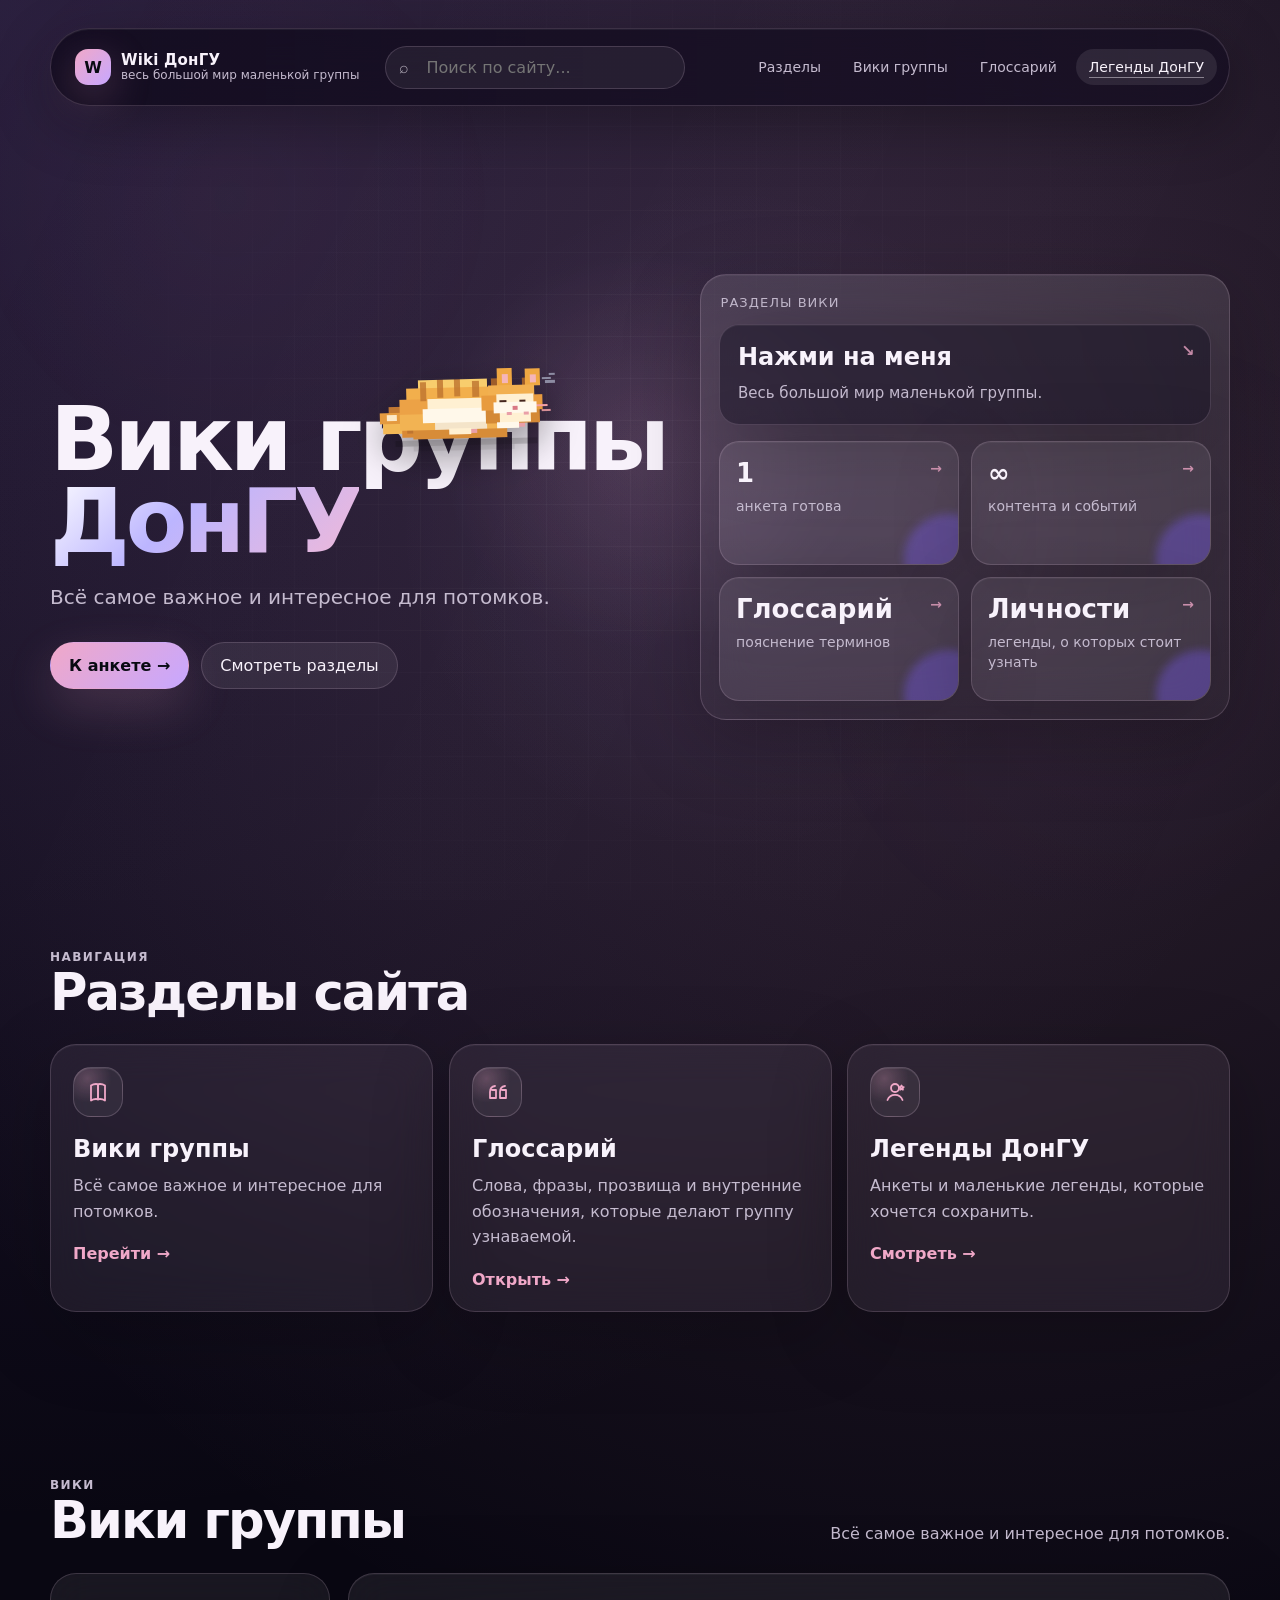
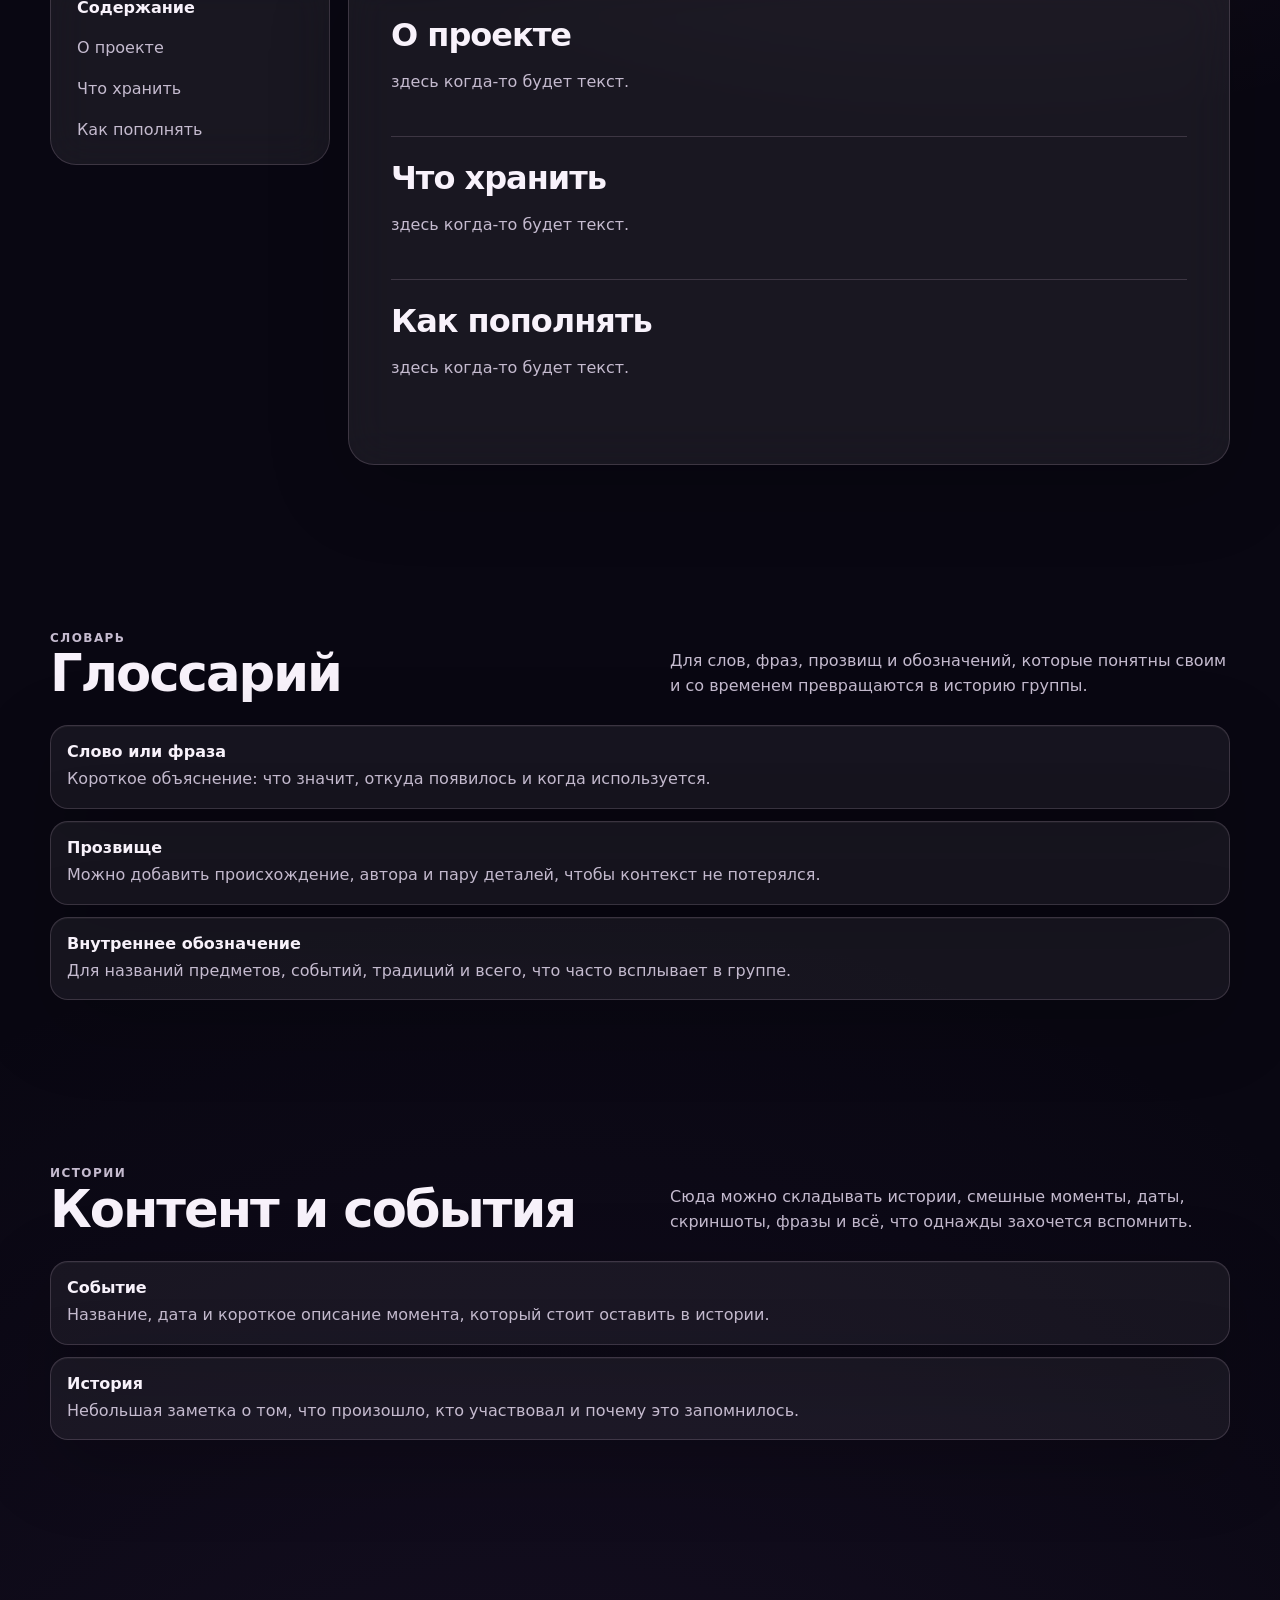
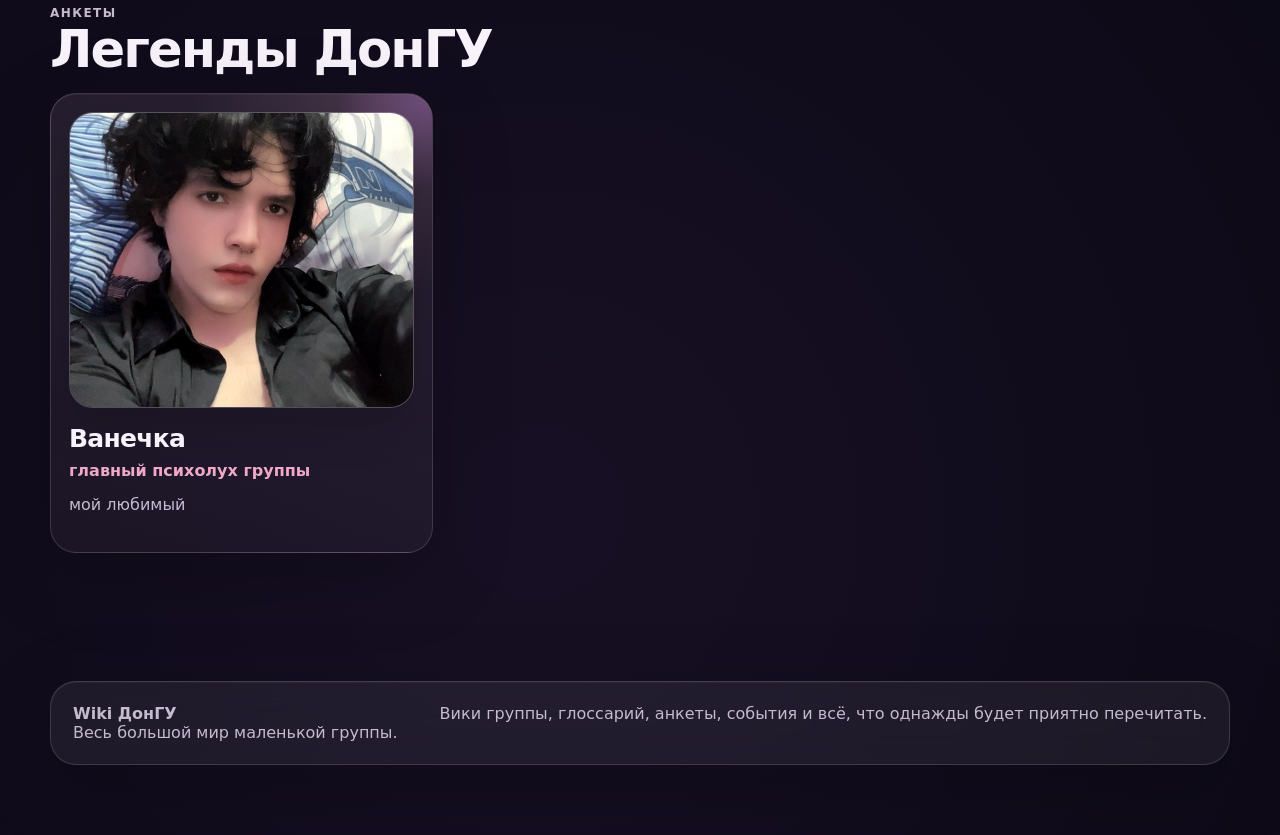
==== commit 227ff8b4: "Add files via upload" ====
--- a/index.html
+++ b/index.html
@@ -3410,26 +3410,21 @@
           <div class="article-block" id="article-about">
             <h3>О проекте</h3>
             <p>
-              Это место для того, что обычно растворяется в чатах: важных
-              заметок, смешных деталей, полезных ссылок и маленьких историй
-              большой группы.
+              здесь когда-то будет текст.
             </p>
           </div>
 
           <div class="article-block" id="article-main">
             <h3>Что хранить</h3>
             <p>
-              Здесь могут быть материалы по учёбе, общие договорённости,
-              памятные события, внутренние фразы, анкеты участников и всё,
-              что однажды захочется найти снова.
+              здесь когда-то будет текст.
             </p>
           </div>
 
           <div class="article-block" id="article-edit">
             <h3>Как пополнять</h3>
             <p>
-              Добавляй короткие записи: название, пару строк смысла, дату или
-              контекст. Чем проще текст, тем легче потом читать этот архив.
+              здесь когда-то будет текст.
             </p>
           </div>
         </article>
